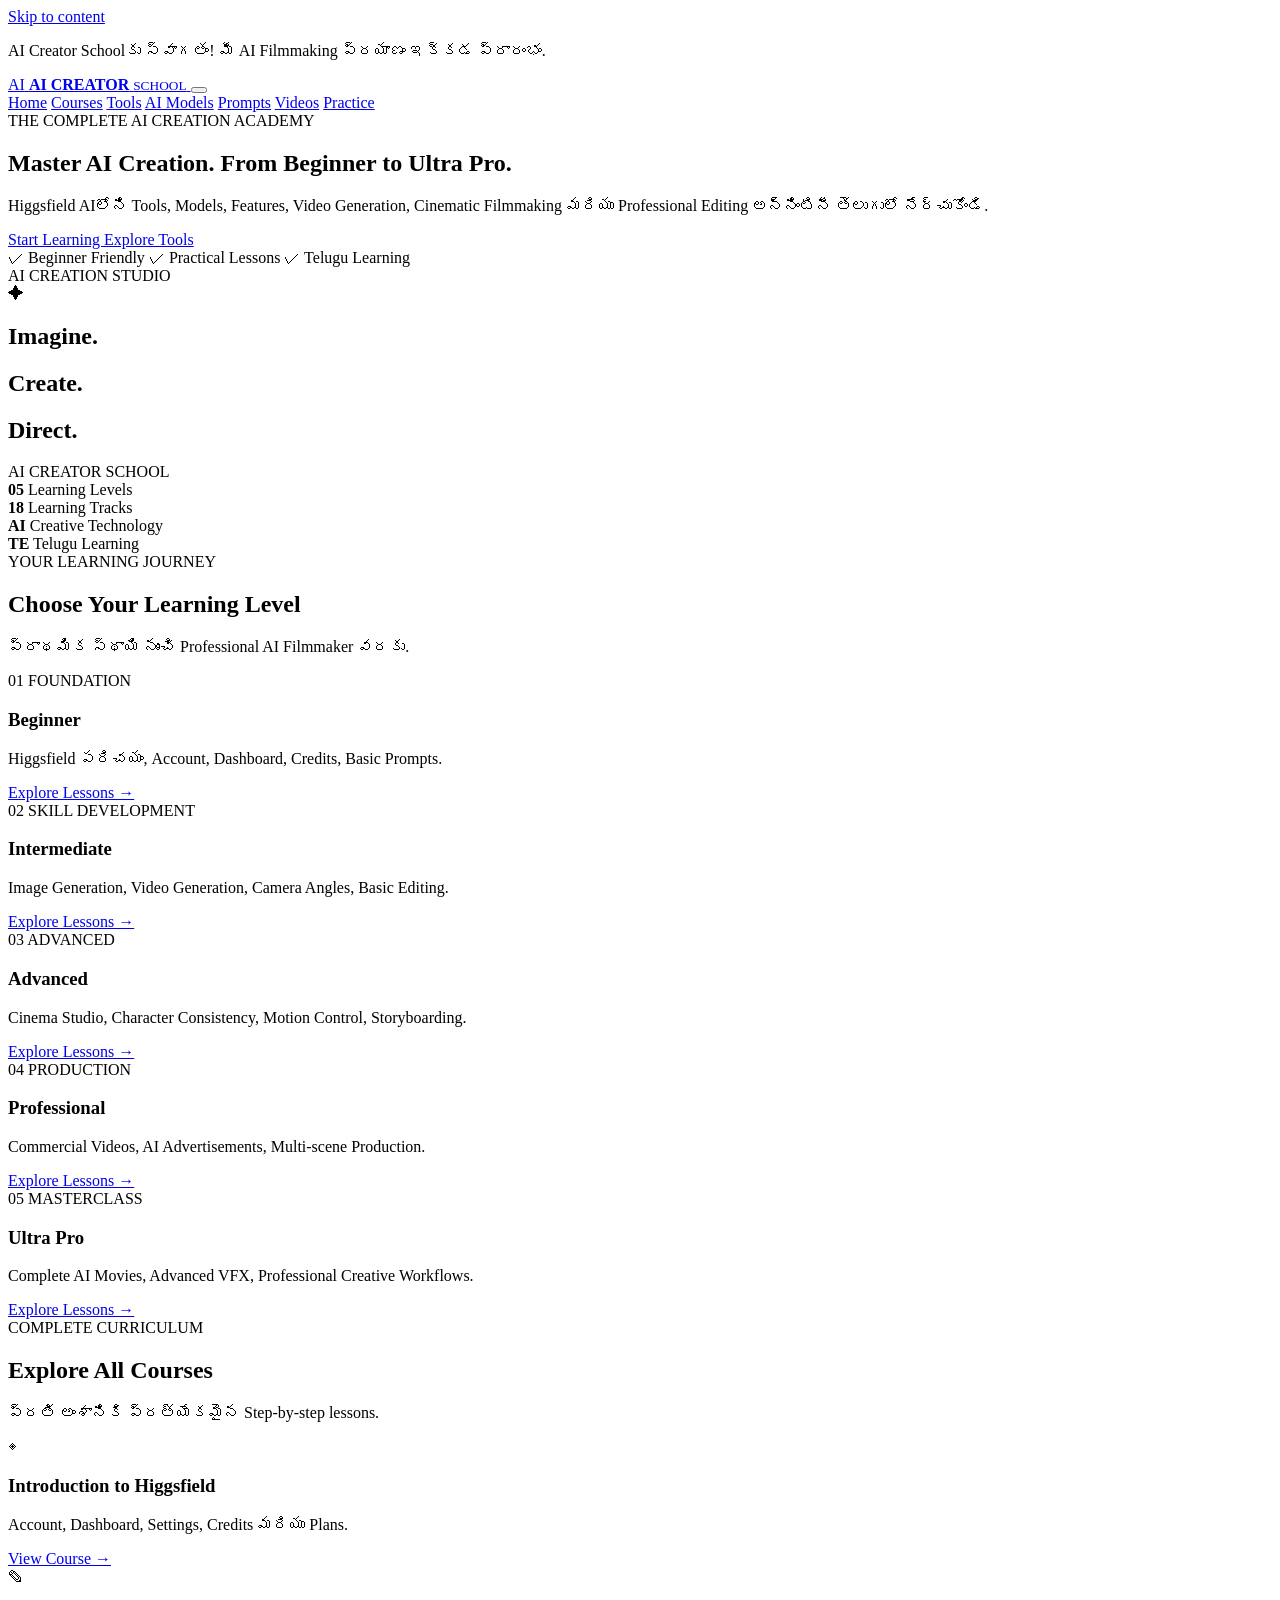
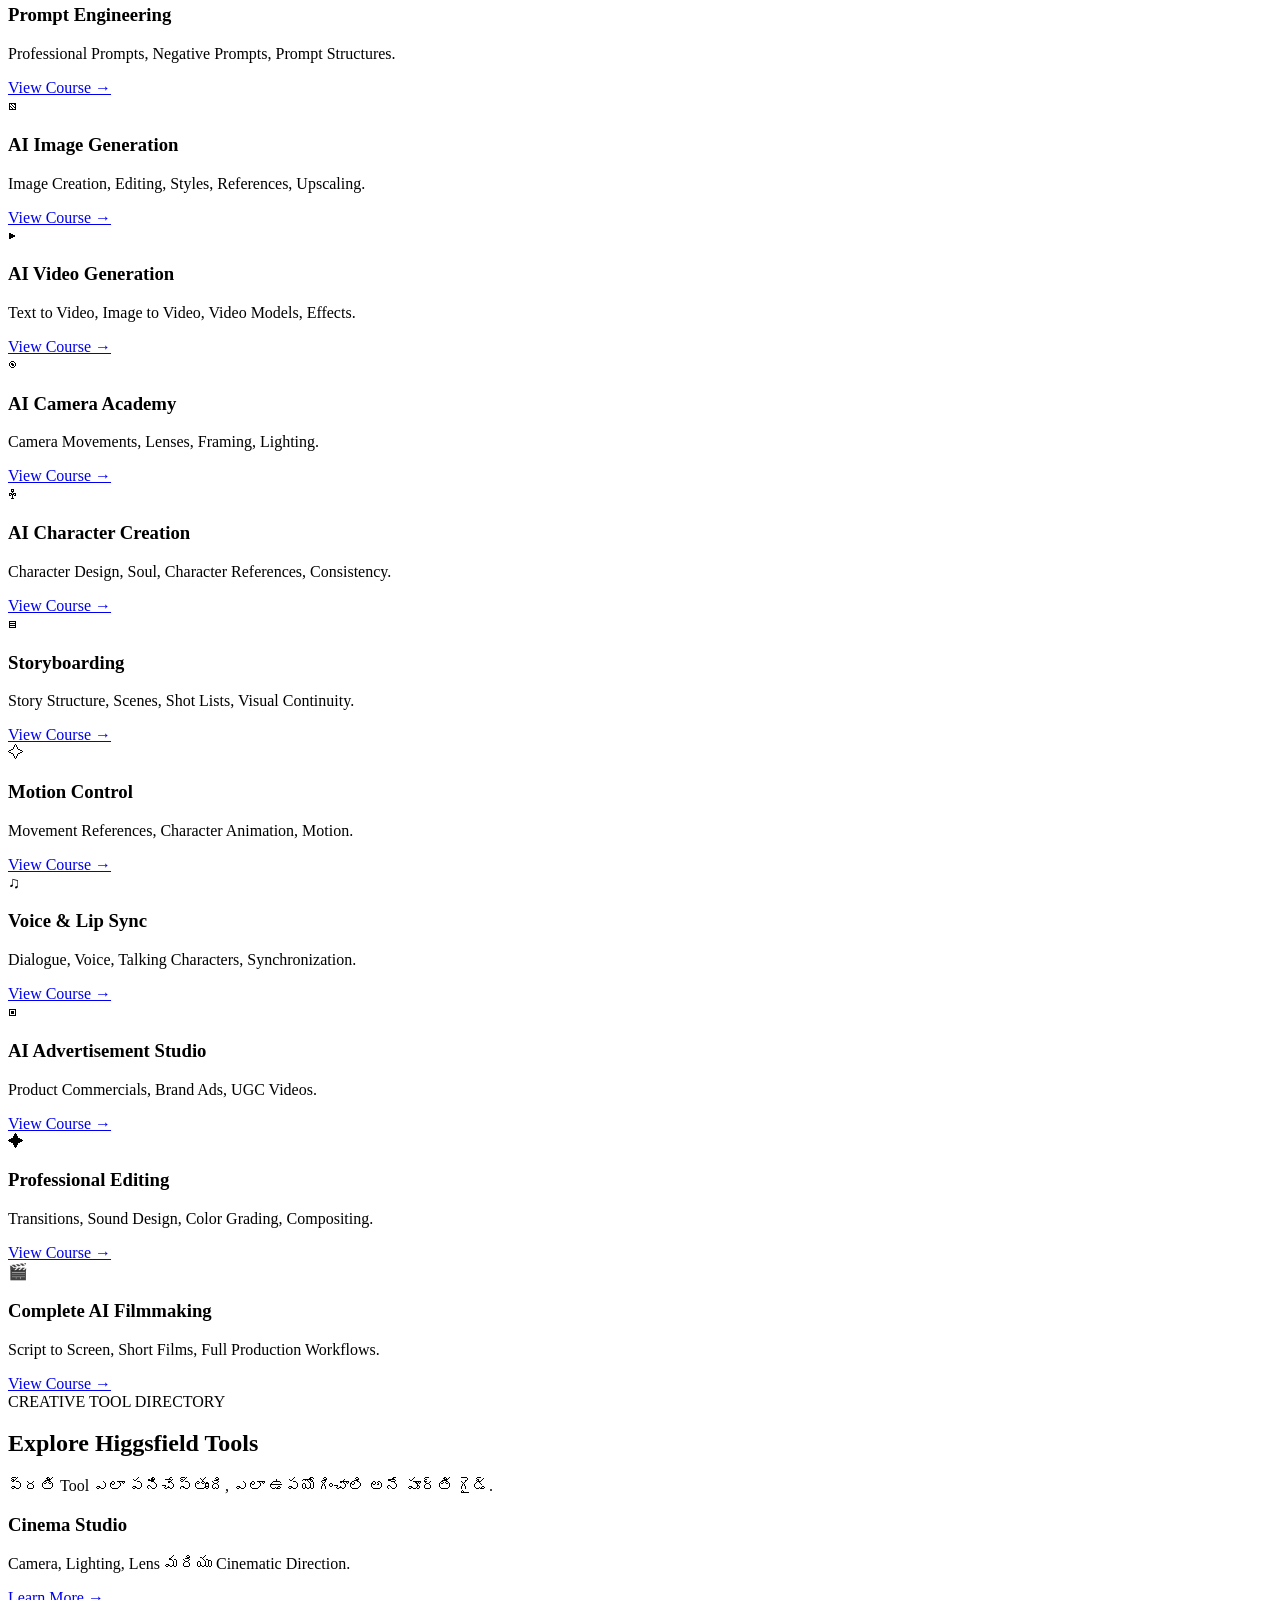
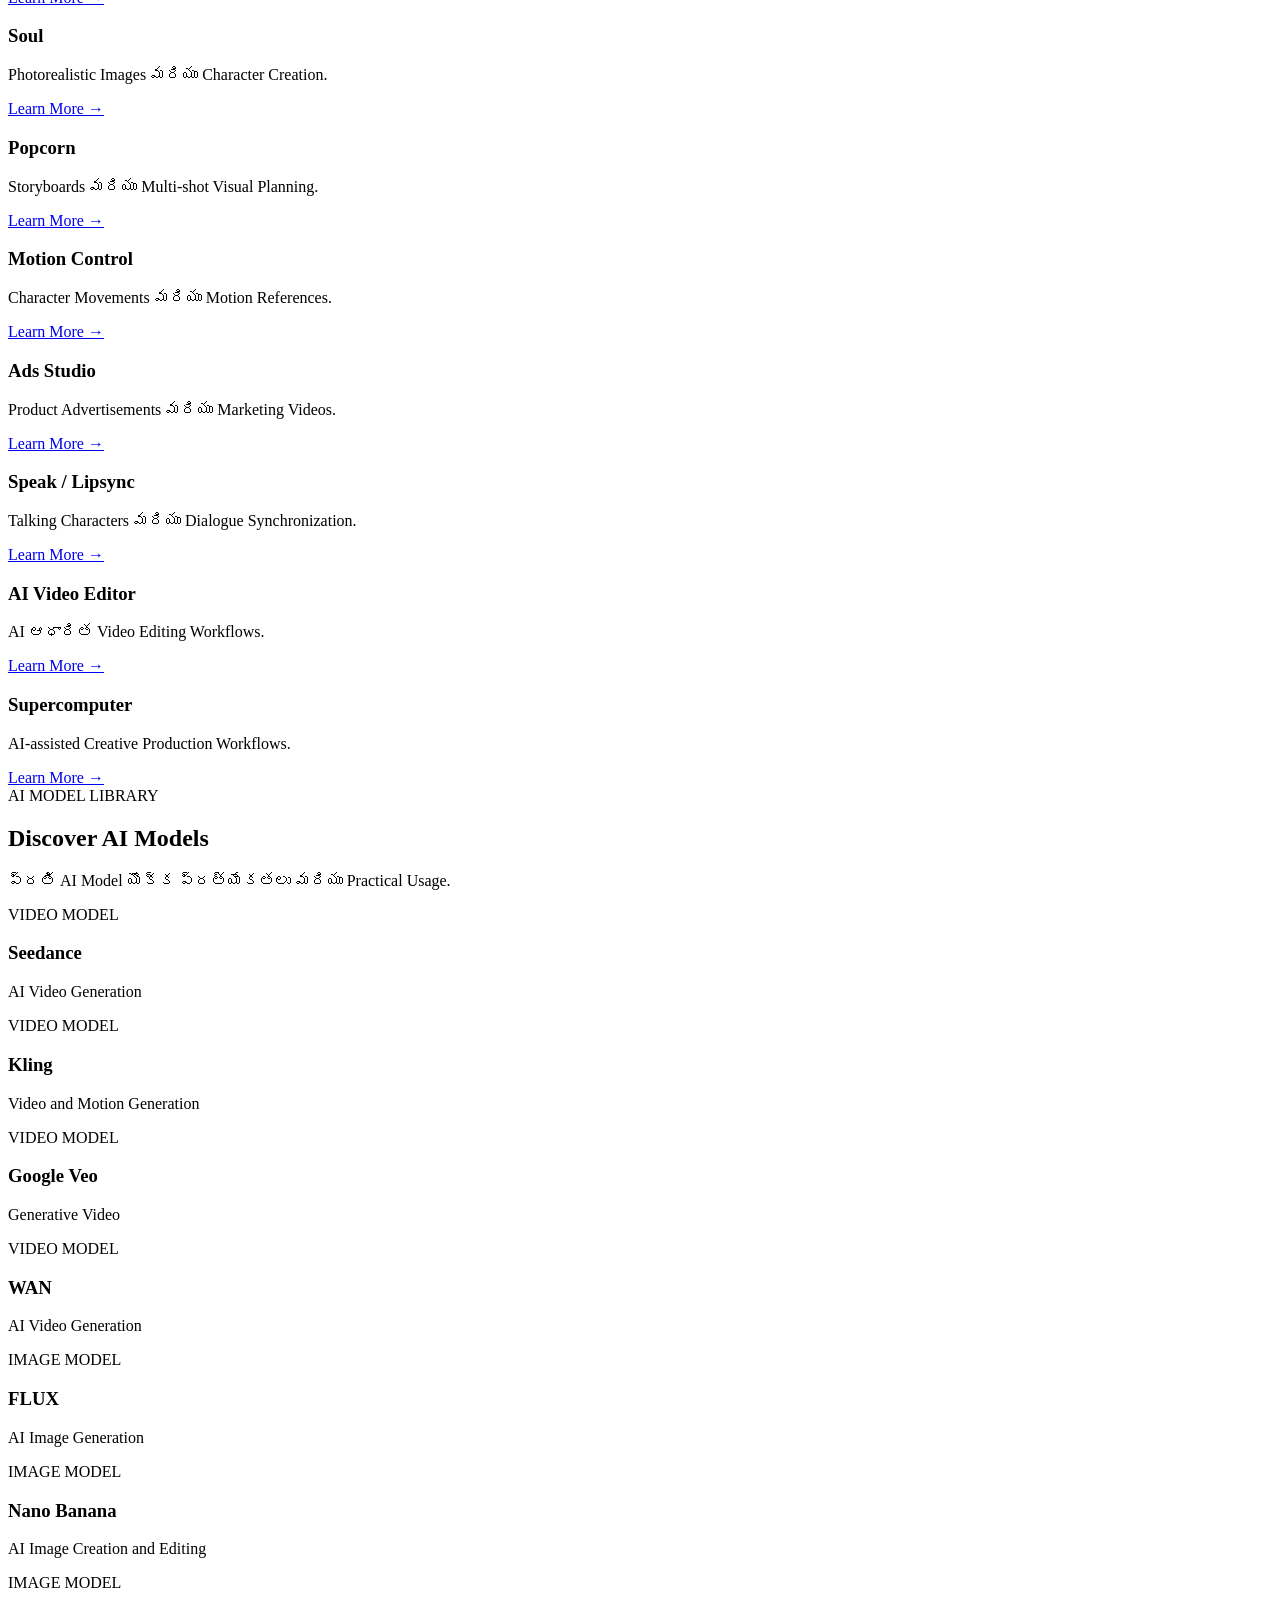
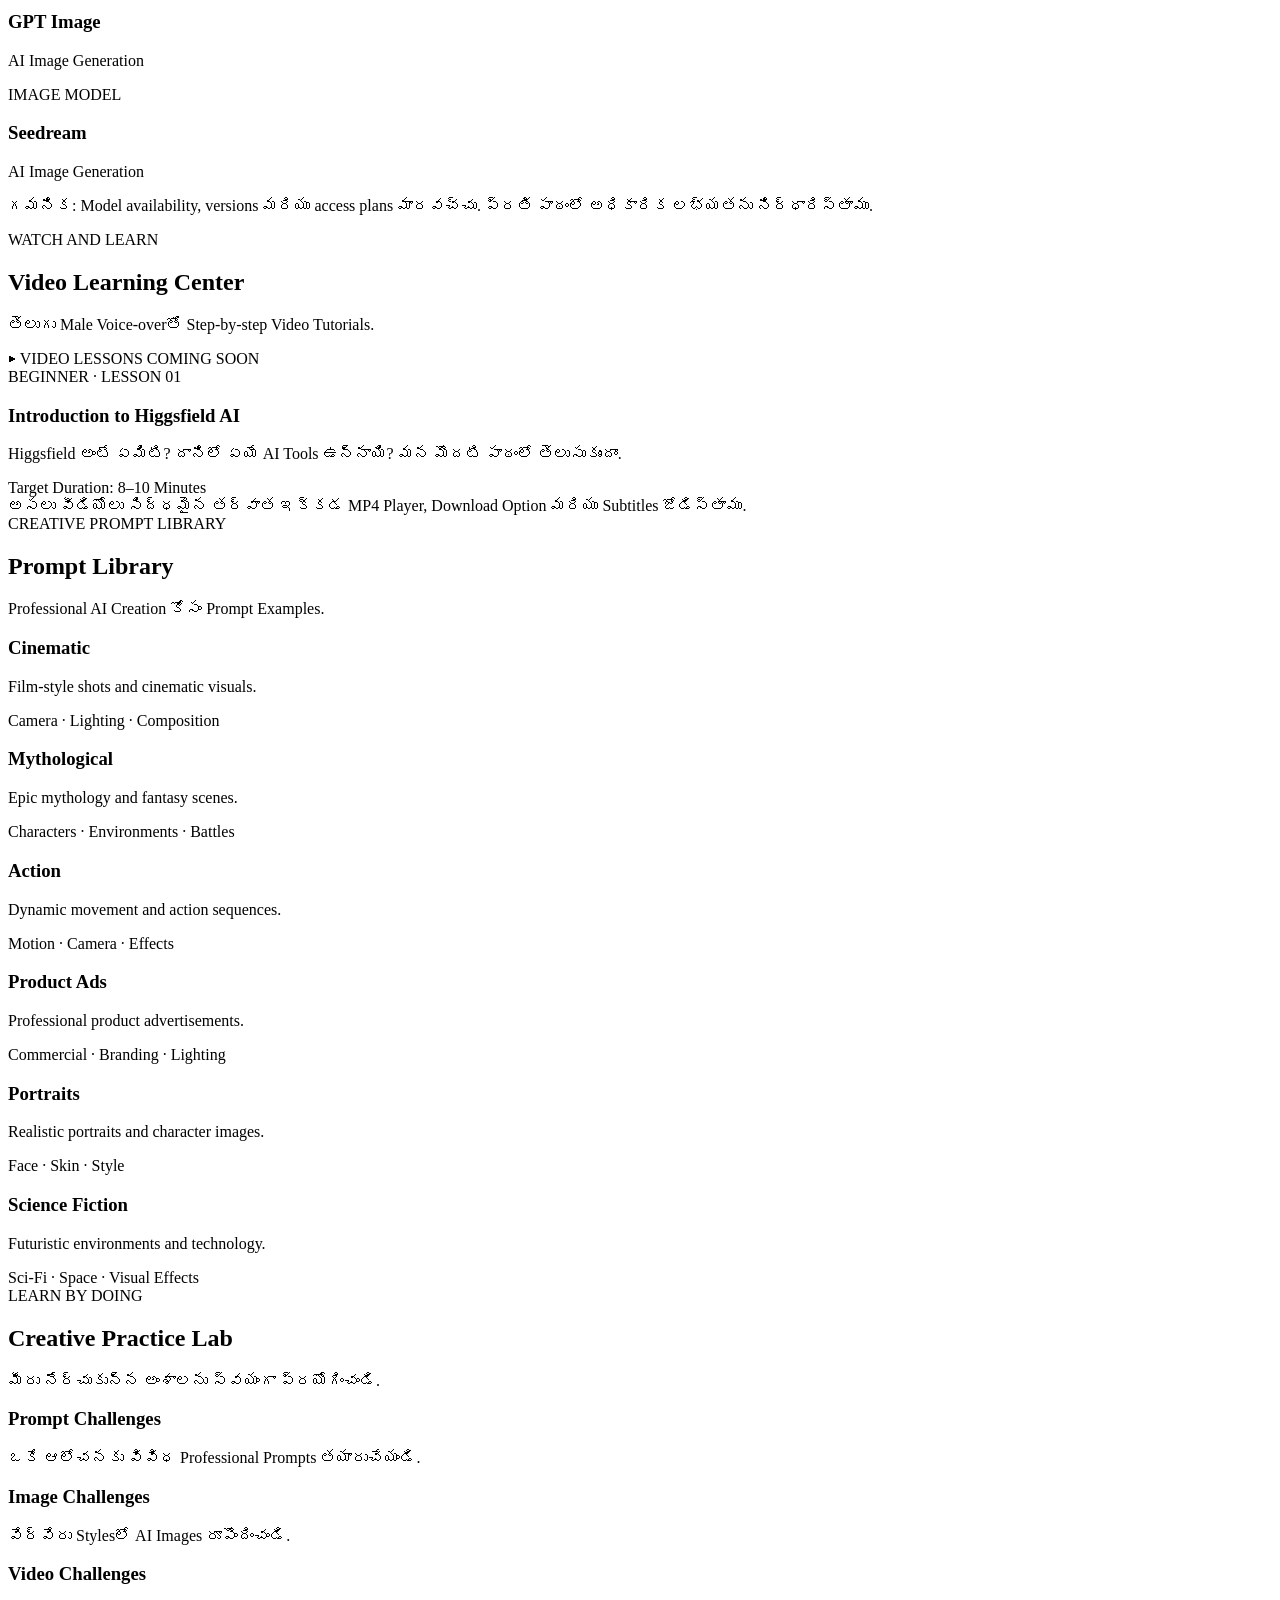
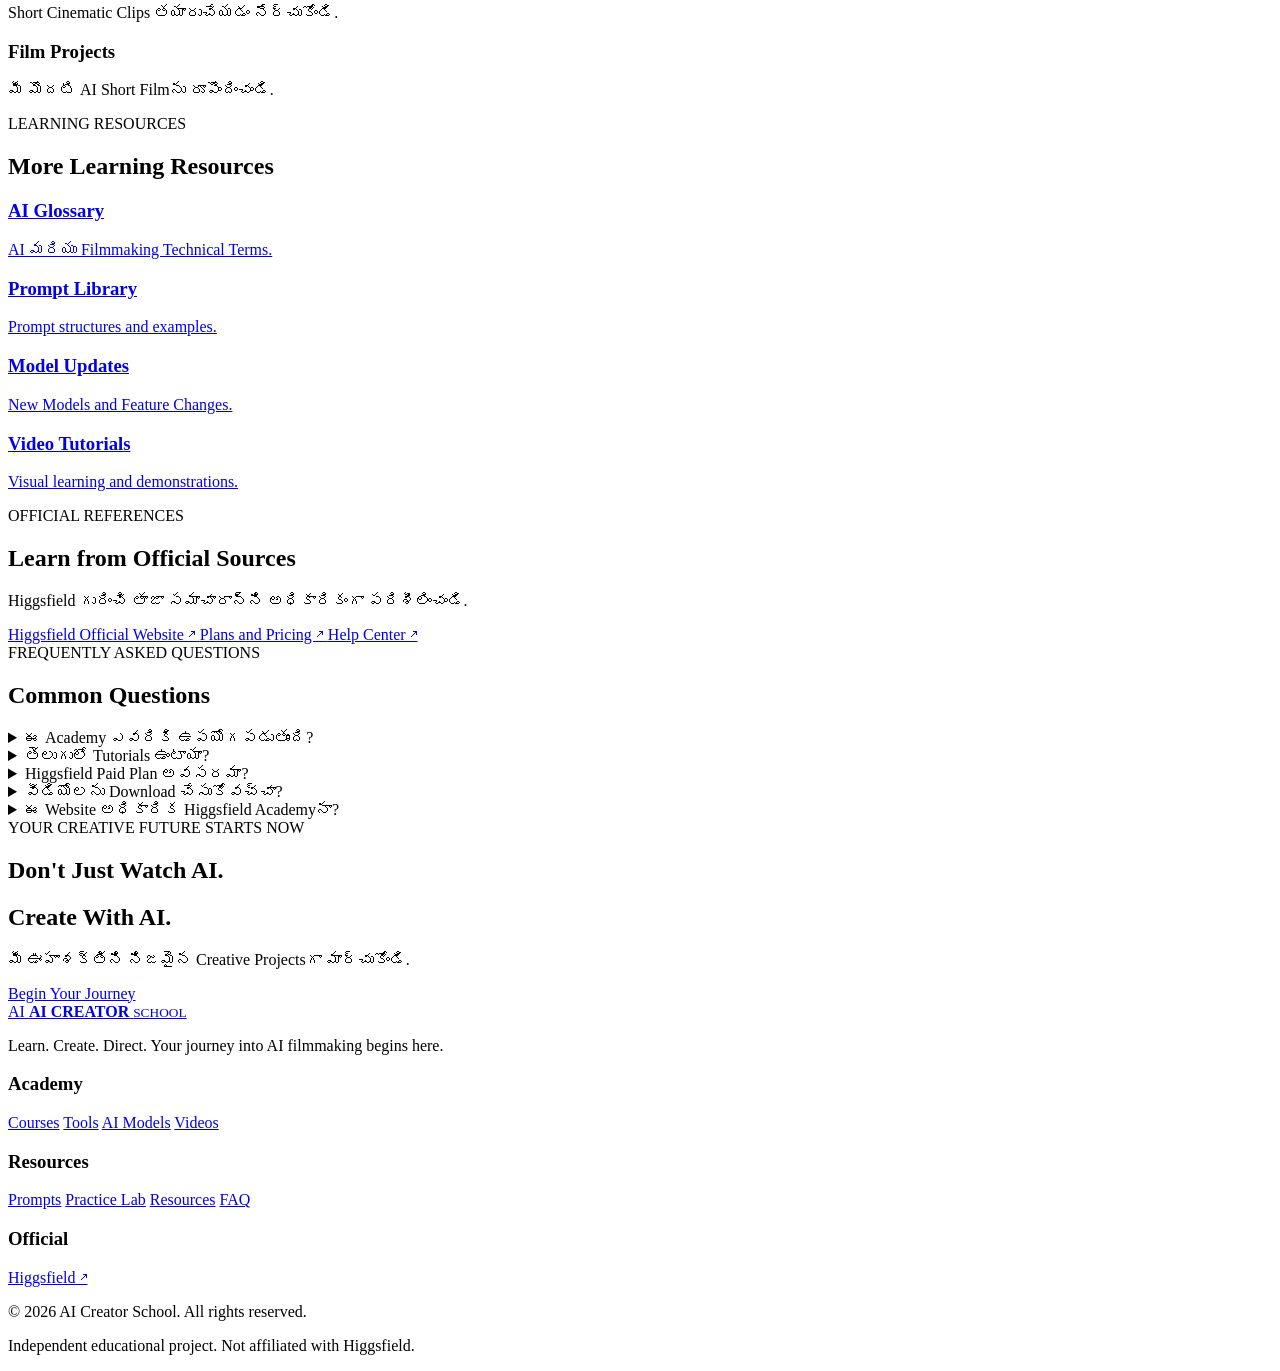
==== index.html @ 2f7f493f "Create index.html" ====
<!DOCTYPE html>
<html lang="te">
<head>
  <meta charset="UTF-8">
  <meta name="viewport" content="width=device-width, initial-scale=1.0">

  <title>AI Creator School | Complete AI Filmmaking Academy</title>

  <meta name="description" content="Learn Higgsfield AI from beginner to Ultra Pro in Telugu. Explore AI models, image generation, video generation, cinematic filmmaking, editing and practical lessons.">

  <meta name="keywords" content="AI Creator School, Higgsfield AI Telugu, AI Filmmaking, AI Video Tutorials, AI Image Generation, Telugu AI Course">

  <meta name="author" content="AI Creator School">
  <meta name="robots" content="index, follow">
  <meta name="theme-color" content="#080B14">

  <meta property="og:title" content="AI Creator School">
  <meta property="og:description" content="Master AI Creation from Beginner to Ultra Pro. Learn in Telugu.">
  <meta property="og:type" content="website">

  <link rel="icon" href="favicon.ico">
  <link rel="manifest" href="manifest.json">

  <link rel="preconnect" href="https://fonts.googleapis.com">
  <link rel="preconnect" href="https://fonts.gstatic.com" crossorigin>

  <link href="https://fonts.googleapis.com/css2?family=DM+Sans:wght@400;500;600;700;800&family=Noto+Sans+Telugu:wght@400;500;600;700;800&display=swap" rel="stylesheet">

  <link rel="stylesheet" href="style.css">
  <script src="script.js" defer></script>
</head>

<body>

<a class="skip-link" href="#main-content">Skip to content</a>

<!-- ANNOUNCEMENT -->
<div class="announcement-bar">
  <div class="container">
    <p>AI Creator Schoolకు స్వాగతం! మీ AI Filmmaking ప్రయాణం ఇక్కడ ప్రారంభం.</p>
  </div>
</div>

<!-- HEADER -->
<header class="site-header">
  <div class="container header-container">

    <a class="brand" href="#home">
      <span class="brand-icon">AI</span>
      <span class="brand-text">
        <strong>AI CREATOR</strong>
        <small>SCHOOL</small>
      </span>
    </a>

    <button class="menu-toggle"
      aria-label="Open menu"
      aria-expanded="false"
      aria-controls="primary-navigation">
      <span></span>
      <span></span>
      <span></span>
    </button>

    <nav class="primary-navigation" id="primary-navigation">
      <a href="#home">Home</a>
      <a href="#learning-path">Courses</a>
      <a href="#tools">Tools</a>
      <a href="#models">AI Models</a>
      <a href="#prompts">Prompts</a>
      <a href="#video-lessons">Videos</a>
      <a href="#practice">Practice</a>
    </nav>

  </div>
</header>

<main id="main-content">

<!-- HERO -->
<section class="hero-section" id="home">
  <div class="container hero-container">

    <div class="hero-content">
      <span class="eyebrow">THE COMPLETE AI CREATION ACADEMY</span>

      <h1>
        Master AI Creation.
        <span>From Beginner to Ultra Pro.</span>
      </h1>

      <p>
        Higgsfield AIలోని Tools, Models, Features,
        Video Generation, Cinematic Filmmaking మరియు
        Professional Editing అన్నింటినీ తెలుగులో నేర్చుకోండి.
      </p>

      <div class="hero-actions">
        <a href="#learning-path" class="button button-primary">
          Start Learning
        </a>
        <a href="#tools" class="button button-secondary">
          Explore Tools
        </a>
      </div>

      <div class="hero-highlights">
        <span>✓ Beginner Friendly</span>
        <span>✓ Practical Lessons</span>
        <span>✓ Telugu Learning</span>
      </div>
    </div>

    <div class="hero-visual">
      <div class="hero-visual-card">
        <span class="visual-label">AI CREATION STUDIO</span>
        <div class="visual-main">
          <span class="visual-icon">✦</span>
          <h2>Imagine.</h2>
          <h2>Create.</h2>
          <h2>Direct.</h2>
        </div>
        <span class="visual-footer">AI CREATOR SCHOOL</span>
      </div>
    </div>

  </div>
</section>

<!-- STATS -->
<section class="stats-section">
  <div class="container stats-grid">

    <div class="stat-item">
      <strong>05</strong>
      <span>Learning Levels</span>
    </div>

    <div class="stat-item">
      <strong>18</strong>
      <span>Learning Tracks</span>
    </div>

    <div class="stat-item">
      <strong>AI</strong>
      <span>Creative Technology</span>
    </div>

    <div class="stat-item">
      <strong>TE</strong>
      <span>Telugu Learning</span>
    </div>

  </div>
</section>

<!-- LEARNING PATH -->
<section class="section" id="learning-path">
  <div class="container">

    <div class="section-heading">
      <span class="eyebrow">YOUR LEARNING JOURNEY</span>
      <h2>Choose Your Learning Level</h2>
      <p>ప్రాథమిక స్థాయి నుంచి Professional AI Filmmaker వరకు.</p>
    </div>

    <div class="level-grid">

      <article class="level-card">
        <span class="level-number">01</span>
        <span class="level-tag">FOUNDATION</span>
        <h3>Beginner</h3>
        <p>Higgsfield పరిచయం, Account, Dashboard, Credits, Basic Prompts.</p>
        <a href="#courses">Explore Lessons →</a>
      </article>

      <article class="level-card">
        <span class="level-number">02</span>
        <span class="level-tag">SKILL DEVELOPMENT</span>
        <h3>Intermediate</h3>
        <p>Image Generation, Video Generation, Camera Angles, Basic Editing.</p>
        <a href="#courses">Explore Lessons →</a>
      </article>

      <article class="level-card">
        <span class="level-number">03</span>
        <span class="level-tag">ADVANCED</span>
        <h3>Advanced</h3>
        <p>Cinema Studio, Character Consistency, Motion Control, Storyboarding.</p>
        <a href="#courses">Explore Lessons →</a>
      </article>

      <article class="level-card">
        <span class="level-number">04</span>
        <span class="level-tag">PRODUCTION</span>
        <h3>Professional</h3>
        <p>Commercial Videos, AI Advertisements, Multi-scene Production.</p>
        <a href="#courses">Explore Lessons →</a>
      </article>

      <article class="level-card featured-level">
        <span class="level-number">05</span>
        <span class="level-tag">MASTERCLASS</span>
        <h3>Ultra Pro</h3>
        <p>Complete AI Movies, Advanced VFX, Professional Creative Workflows.</p>
        <a href="#courses">Explore Lessons →</a>
      </article>

    </div>
  </div>
</section>

<!-- COURSES -->
<section class="section section-alt" id="courses">
  <div class="container">

    <div class="section-heading">
      <span class="eyebrow">COMPLETE CURRICULUM</span>
      <h2>Explore All Courses</h2>
      <p>ప్రతి అంశానికి ప్రత్యేకమైన Step-by-step lessons.</p>
    </div>

    <div class="course-grid">

      <article class="course-card">
        <span class="course-icon">◈</span>
        <h3>Introduction to Higgsfield</h3>
        <p>Account, Dashboard, Settings, Credits మరియు Plans.</p>
        <a href="#video-lessons">View Course →</a>
      </article>

      <article class="course-card">
        <span class="course-icon">✎</span>
        <h3>Prompt Engineering</h3>
        <p>Professional Prompts, Negative Prompts, Prompt Structures.</p>
        <a href="#prompts">View Course →</a>
      </article>

      <article class="course-card">
        <span class="course-icon">▧</span>
        <h3>AI Image Generation</h3>
        <p>Image Creation, Editing, Styles, References, Upscaling.</p>
        <a href="#tools">View Course →</a>
      </article>

      <article class="course-card">
        <span class="course-icon">▶</span>
        <h3>AI Video Generation</h3>
        <p>Text to Video, Image to Video, Video Models, Effects.</p>
        <a href="#video-lessons">View Course →</a>
      </article>

      <article class="course-card">
        <span class="course-icon">◉</span>
        <h3>AI Camera Academy</h3>
        <p>Camera Movements, Lenses, Framing, Lighting.</p>
        <a href="#tools">View Course →</a>
      </article>

      <article class="course-card">
        <span class="course-icon">♧</span>
        <h3>AI Character Creation</h3>
        <p>Character Design, Soul, Character References, Consistency.</p>
        <a href="#tools">View Course →</a>
      </article>

      <article class="course-card">
        <span class="course-icon">▤</span>
        <h3>Storyboarding</h3>
        <p>Story Structure, Scenes, Shot Lists, Visual Continuity.</p>
        <a href="#tools">View Course →</a>
      </article>

      <article class="course-card">
        <span class="course-icon">✧</span>
        <h3>Motion Control</h3>
        <p>Movement References, Character Animation, Motion.</p>
        <a href="#tools">View Course →</a>
      </article>

      <article class="course-card">
        <span class="course-icon">♫</span>
        <h3>Voice & Lip Sync</h3>
        <p>Dialogue, Voice, Talking Characters, Synchronization.</p>
        <a href="#tools">View Course →</a>
      </article>

      <article class="course-card">
        <span class="course-icon">▣</span>
        <h3>AI Advertisement Studio</h3>
        <p>Product Commercials, Brand Ads, UGC Videos.</p>
        <a href="#tools">View Course →</a>
      </article>

      <article class="course-card">
        <span class="course-icon">✦</span>
        <h3>Professional Editing</h3>
        <p>Transitions, Sound Design, Color Grading, Compositing.</p>
        <a href="#practice">View Course →</a>
      </article>

      <article class="course-card">
        <span class="course-icon">🎬</span>
        <h3>Complete AI Filmmaking</h3>
        <p>Script to Screen, Short Films, Full Production Workflows.</p>
        <a href="#practice">View Course →</a>
      </article>

    </div>
  </div>
</section>

<!-- HIGGSFIELD TOOLS -->
<section class="section" id="tools">
  <div class="container">

    <div class="section-heading">
      <span class="eyebrow">CREATIVE TOOL DIRECTORY</span>
      <h2>Explore Higgsfield Tools</h2>
      <p>ప్రతి Tool ఎలా పనిచేస్తుంది, ఎలా ఉపయోగించాలి అనే పూర్తి గైడ్.</p>
    </div>

    <div class="tool-grid">

      <article class="tool-card">
        <h3>Cinema Studio</h3>
        <p>Camera, Lighting, Lens మరియు Cinematic Direction.</p>
        <a href="#video-lessons">Learn More →</a>
      </article>

      <article class="tool-card">
        <h3>Soul</h3>
        <p>Photorealistic Images మరియు Character Creation.</p>
        <a href="#video-lessons">Learn More →</a>
      </article>

      <article class="tool-card">
        <h3>Popcorn</h3>
        <p>Storyboards మరియు Multi-shot Visual Planning.</p>
        <a href="#video-lessons">Learn More →</a>
      </article>

      <article class="tool-card">
        <h3>Motion Control</h3>
        <p>Character Movements మరియు Motion References.</p>
        <a href="#video-lessons">Learn More →</a>
      </article>

      <article class="tool-card">
        <h3>Ads Studio</h3>
        <p>Product Advertisements మరియు Marketing Videos.</p>
        <a href="#video-lessons">Learn More →</a>
      </article>

      <article class="tool-card">
        <h3>Speak / Lipsync</h3>
        <p>Talking Characters మరియు Dialogue Synchronization.</p>
        <a href="#video-lessons">Learn More →</a>
      </article>

      <article class="tool-card">
        <h3>AI Video Editor</h3>
        <p>AI ఆధారిత Video Editing Workflows.</p>
        <a href="#video-lessons">Learn More →</a>
      </article>

      <article class="tool-card">
        <h3>Supercomputer</h3>
        <p>AI-assisted Creative Production Workflows.</p>
        <a href="#video-lessons">Learn More →</a>
      </article>

    </div>

  </div>
</section>

<!-- AI MODELS -->
<section class="section section-alt" id="models">
  <div class="container">

    <div class="section-heading">
      <span class="eyebrow">AI MODEL LIBRARY</span>
      <h2>Discover AI Models</h2>
      <p>ప్రతి AI Model యొక్క ప్రత్యేకతలు మరియు Practical Usage.</p>
    </div>

    <div class="model-grid">

      <article class="model-card">
        <span>VIDEO MODEL</span>
        <h3>Seedance</h3>
        <p>AI Video Generation</p>
      </article>

      <article class="model-card">
        <span>VIDEO MODEL</span>
        <h3>Kling</h3>
        <p>Video and Motion Generation</p>
      </article>

      <article class="model-card">
        <span>VIDEO MODEL</span>
        <h3>Google Veo</h3>
        <p>Generative Video</p>
      </article>

      <article class="model-card">
        <span>VIDEO MODEL</span>
        <h3>WAN</h3>
        <p>AI Video Generation</p>
      </article>

      <article class="model-card">
        <span>IMAGE MODEL</span>
        <h3>FLUX</h3>
        <p>AI Image Generation</p>
      </article>

      <article class="model-card">
        <span>IMAGE MODEL</span>
        <h3>Nano Banana</h3>
        <p>AI Image Creation and Editing</p>
      </article>

      <article class="model-card">
        <span>IMAGE MODEL</span>
        <h3>GPT Image</h3>
        <p>AI Image Generation</p>
      </article>

      <article class="model-card">
        <span>IMAGE MODEL</span>
        <h3>Seedream</h3>
        <p>AI Image Generation</p>
      </article>

    </div>

    <p class="section-note">
      గమనిక: Model availability, versions మరియు access plans మారవచ్చు.
      ప్రతి పాఠంలో అధికారిక లభ్యతను నిర్ధారిస్తాము.
    </p>

  </div>
</section>

<!-- VIDEO LESSONS -->
<section class="section" id="video-lessons">
  <div class="container">

    <div class="section-heading">
      <span class="eyebrow">WATCH AND LEARN</span>
      <h2>Video Learning Center</h2>
      <p>తెలుగు Male Voice-overతో Step-by-step Video Tutorials.</p>
    </div>

    <div class="video-feature">

      <div class="video-placeholder">
        <span class="video-play-icon">▶</span>
        <span>VIDEO LESSONS COMING SOON</span>
      </div>

      <div class="video-info">
        <span class="lesson-tag">BEGINNER · LESSON 01</span>
        <h3>Introduction to Higgsfield AI</h3>
        <p>
          Higgsfield అంటే ఏమిటి? దానిలో ఏయే AI Tools ఉన్నాయి?
          మన మొదటి పాఠంలో తెలుసుకుందాం.
        </p>
        <span class="video-duration">Target Duration: 8–10 Minutes</span>
      </div>

    </div>

    <div class="video-note">
      అసలు వీడియోలు సిద్ధమైన తర్వాత ఇక్కడ MP4 Player,
      Download Option మరియు Subtitles జోడిస్తాము.
    </div>

  </div>
</section>

<!-- PROMPT LIBRARY -->
<section class="section section-alt" id="prompts">
  <div class="container">

    <div class="section-heading">
      <span class="eyebrow">CREATIVE PROMPT LIBRARY</span>
      <h2>Prompt Library</h2>
      <p>Professional AI Creation కోసం Prompt Examples.</p>
    </div>

    <div class="prompt-grid">

      <article class="prompt-card">
        <h3>Cinematic</h3>
        <p>Film-style shots and cinematic visuals.</p>
        <span>Camera · Lighting · Composition</span>
      </article>

      <article class="prompt-card">
        <h3>Mythological</h3>
        <p>Epic mythology and fantasy scenes.</p>
        <span>Characters · Environments · Battles</span>
      </article>

      <article class="prompt-card">
        <h3>Action</h3>
        <p>Dynamic movement and action sequences.</p>
        <span>Motion · Camera · Effects</span>
      </article>

      <article class="prompt-card">
        <h3>Product Ads</h3>
        <p>Professional product advertisements.</p>
        <span>Commercial · Branding · Lighting</span>
      </article>

      <article class="prompt-card">
        <h3>Portraits</h3>
        <p>Realistic portraits and character images.</p>
        <span>Face · Skin · Style</span>
      </article>

      <article class="prompt-card">
        <h3>Science Fiction</h3>
        <p>Futuristic environments and technology.</p>
        <span>Sci-Fi · Space · Visual Effects</span>
      </article>

    </div>

  </div>
</section>

<!-- PRACTICE LAB -->
<section class="section" id="practice">
  <div class="container">

    <div class="section-heading">
      <span class="eyebrow">LEARN BY DOING</span>
      <h2>Creative Practice Lab</h2>
      <p>మీరు నేర్చుకున్న అంశాలను స్వయంగా ప్రయోగించండి.</p>
    </div>

    <div class="practice-grid">

      <article class="practice-card">
        <h3>Prompt Challenges</h3>
        <p>ఒకే ఆలోచనకు వివిధ Professional Prompts తయారుచేయండి.</p>
      </article>

      <article class="practice-card">
        <h3>Image Challenges</h3>
        <p>వేర్వేరు Stylesలో AI Images రూపొందించండి.</p>
      </article>

      <article class="practice-card">
        <h3>Video Challenges</h3>
        <p>Short Cinematic Clips తయారుచేయడం నేర్చుకోండి.</p>
      </article>

      <article class="practice-card">
        <h3>Film Projects</h3>
        <p>మీ మొదటి AI Short Filmను రూపొందించండి.</p>
      </article>

    </div>

  </div>
</section>

<!-- LEARNING RESOURCES -->
<section class="section section-alt" id="resources">
  <div class="container">

    <div class="section-heading">
      <span class="eyebrow">LEARNING RESOURCES</span>
      <h2>More Learning Resources</h2>
    </div>

    <div class="resource-grid">

      <a href="#courses" class="resource-card">
        <h3>AI Glossary</h3>
        <p>AI మరియు Filmmaking Technical Terms.</p>
      </a>

      <a href="#prompts" class="resource-card">
        <h3>Prompt Library</h3>
        <p>Prompt structures and examples.</p>
      </a>

      <a href="#models" class="resource-card">
        <h3>Model Updates</h3>
        <p>New Models and Feature Changes.</p>
      </a>

      <a href="#video-lessons" class="resource-card">
        <h3>Video Tutorials</h3>
        <p>Visual learning and demonstrations.</p>
      </a>

    </div>

  </div>
</section>

<!-- OFFICIAL RESOURCES -->
<section class="section" id="official-resources">
  <div class="container">

    <div class="section-heading">
      <span class="eyebrow">OFFICIAL REFERENCES</span>
      <h2>Learn from Official Sources</h2>
      <p>Higgsfield గురించి తాజా సమాచారాన్ని అధికారికంగా పరిశీలించండి.</p>
    </div>

    <div class="official-links">

      <a href="https://higgsfield.ai/" target="_blank" rel="noopener noreferrer">
        Higgsfield Official Website ↗
      </a>

      <a href="https://higgsfield.ai/pricing" target="_blank" rel="noopener noreferrer">
        Plans and Pricing ↗
      </a>

      <a href="https://higgsfield.ai/creator-hub/help-center" target="_blank" rel="noopener noreferrer">
        Help Center ↗
      </a>

    </div>

  </div>
</section>

<!-- FAQ -->
<section class="section section-alt" id="faq">
  <div class="container">

    <div class="section-heading">
      <span class="eyebrow">FREQUENTLY ASKED QUESTIONS</span>
      <h2>Common Questions</h2>
    </div>

    <div class="faq-list">

      <details>
        <summary>ఈ Academy ఎవరికి ఉపయోగపడుతుంది?</summary>
        <p>AI Creation మొదటిసారి నేర్చుకునేవారి నుంచి Professional Creators వరకు అందరికీ.</p>
      </details>

      <details>
        <summary>తెలుగులో Tutorials ఉంటాయా?</summary>
        <p>అవును. ప్రధాన వివరణ తెలుగులో ఉంటుంది. Technical Terms Englishలో ఉంటాయి.</p>
      </details>

      <details>
        <summary>Higgsfield Paid Plan అవసరమా?</summary>
        <p>ప్రాథమిక పాఠాలు Account లేకుండా నేర్చుకోవచ్చు. కొన్ని Practical Exercises కోసం సంబంధిత Featureకు తగిన Account లేదా Credits అవసరం కావచ్చు.</p>
      </details>

      <details>
        <summary>వీడియోలను Download చేసుకోవచ్చా?</summary>
        <p>అందుబాటులో ఉన్న Lessonsకు MP4 Download Option అందిస్తాము.</p>
      </details>

      <details>
        <summary>ఈ Website అధికారిక Higgsfield Academyనా?</summary>
        <p>కాదు. ఇది స్వతంత్ర విద్యా ప్రాజెక్ట్. Higgsfieldతో అధికారిక భాగస్వామ్యం ఉందని సూచించదు.</p>
      </details>

    </div>

  </div>
</section>

<!-- CTA -->
<section class="final-cta">
  <div class="container">
    <span class="eyebrow">YOUR CREATIVE FUTURE STARTS NOW</span>
    <h2>Don't Just Watch AI.</h2>
    <h2>Create With AI.</h2>
    <p>మీ ఊహాశక్తిని నిజమైన Creative Projectsగా మార్చుకోండి.</p>
    <a href="#learning-path" class="button button-primary">
      Begin Your Journey
    </a>
  </div>
</section>

</main>

<!-- FOOTER -->
<footer class="site-footer">

  <div class="container footer-container">

    <div class="footer-brand">
      <a class="brand" href="#home">
        <span class="brand-icon">AI</span>
        <span class="brand-text">
          <strong>AI CREATOR</strong>
          <small>SCHOOL</small>
        </span>
      </a>

      <p>
        Learn. Create. Direct.
        Your journey into AI filmmaking begins here.
      </p>
    </div>

    <div class="footer-links">
      <h3>Academy</h3>
      <a href="#courses">Courses</a>
      <a href="#tools">Tools</a>
      <a href="#models">AI Models</a>
      <a href="#video-lessons">Videos</a>
    </div>

    <div class="footer-links">
      <h3>Resources</h3>
      <a href="#prompts">Prompts</a>
      <a href="#practice">Practice Lab</a>
      <a href="#resources">Resources</a>
      <a href="#faq">FAQ</a>
    </div>

    <div class="footer-links">
      <h3>Official</h3>
      <a href="https://higgsfield.ai/"
         target="_blank"
         rel="noopener noreferrer">
        Higgsfield ↗
      </a>
    </div>

  </div>

  <div class="footer-bottom">
    <div class="container">
      <p>
        © <span id="current-year">2026</span>
        AI Creator School. All rights reserved.
      </p>

      <p>
        Independent educational project.
        Not affiliated with Higgsfield.
      </p>
    </div>
  </div>

</footer>

</body>
</html>
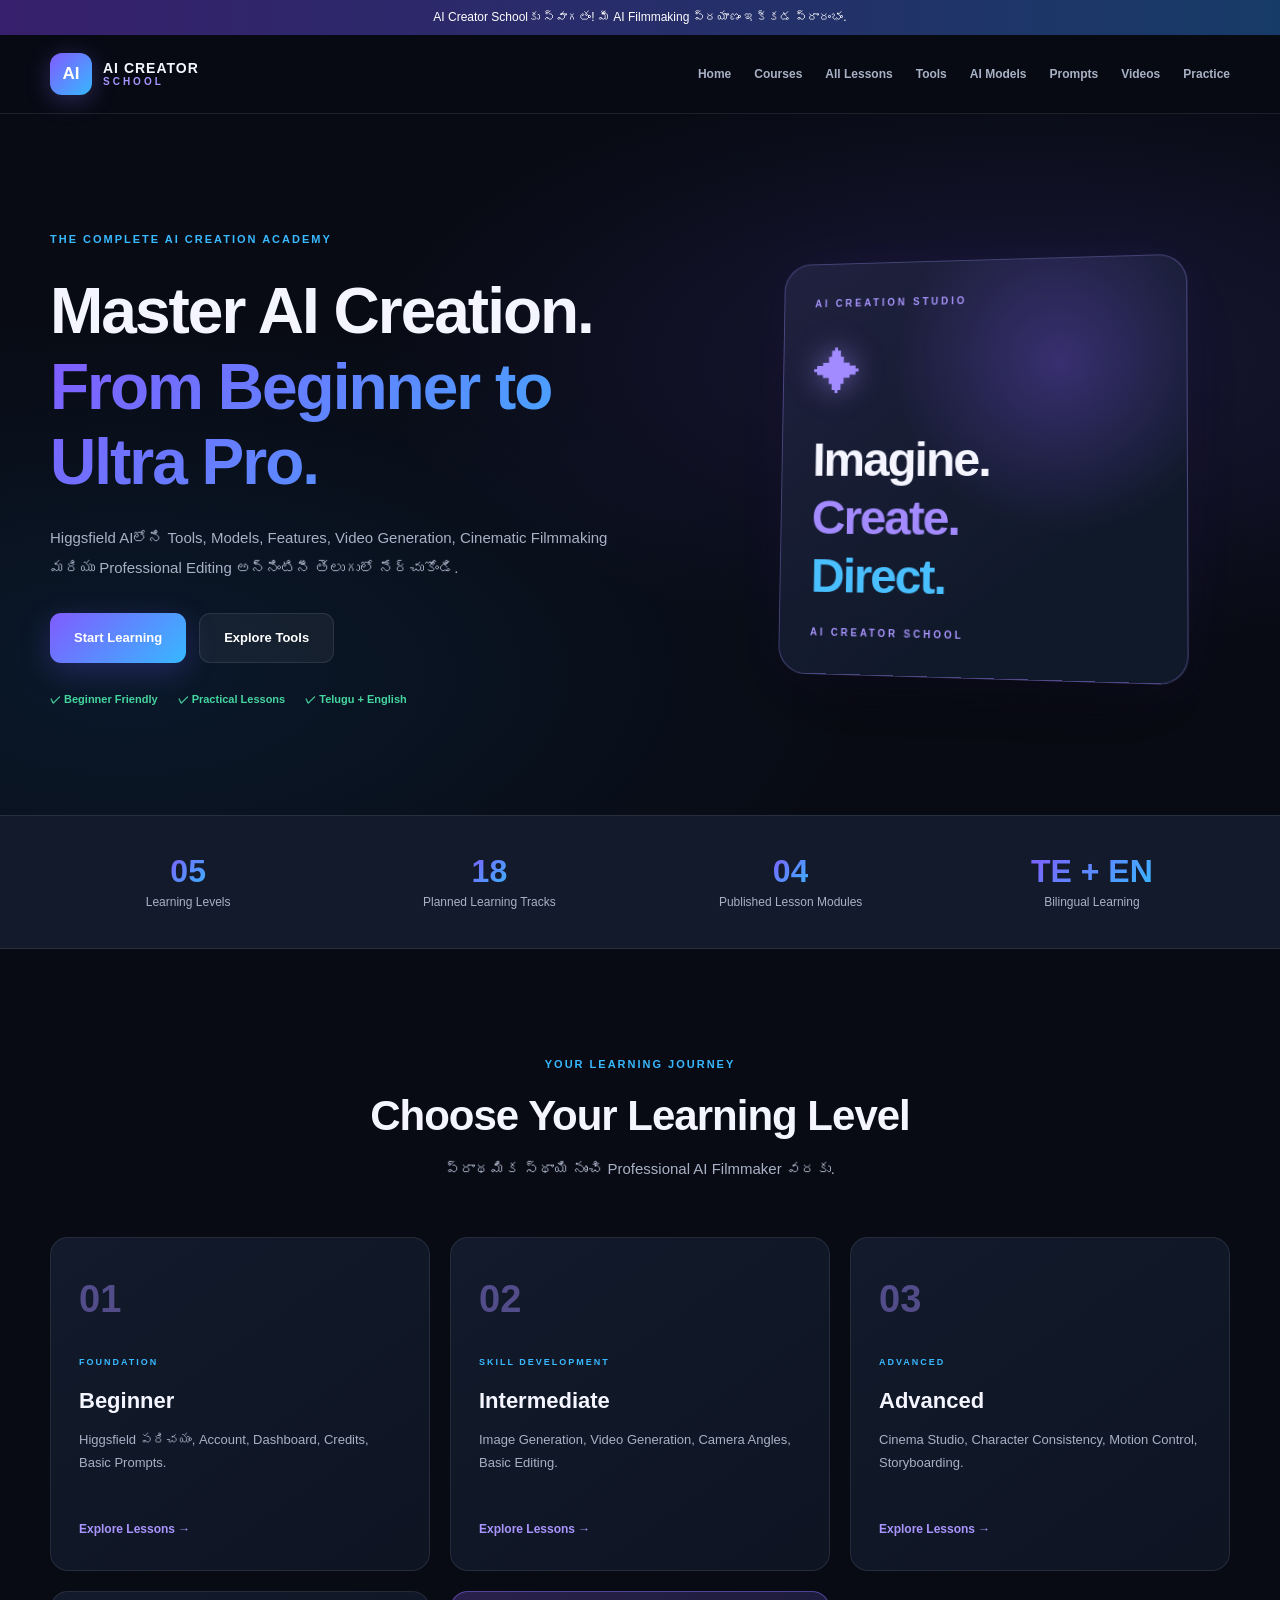
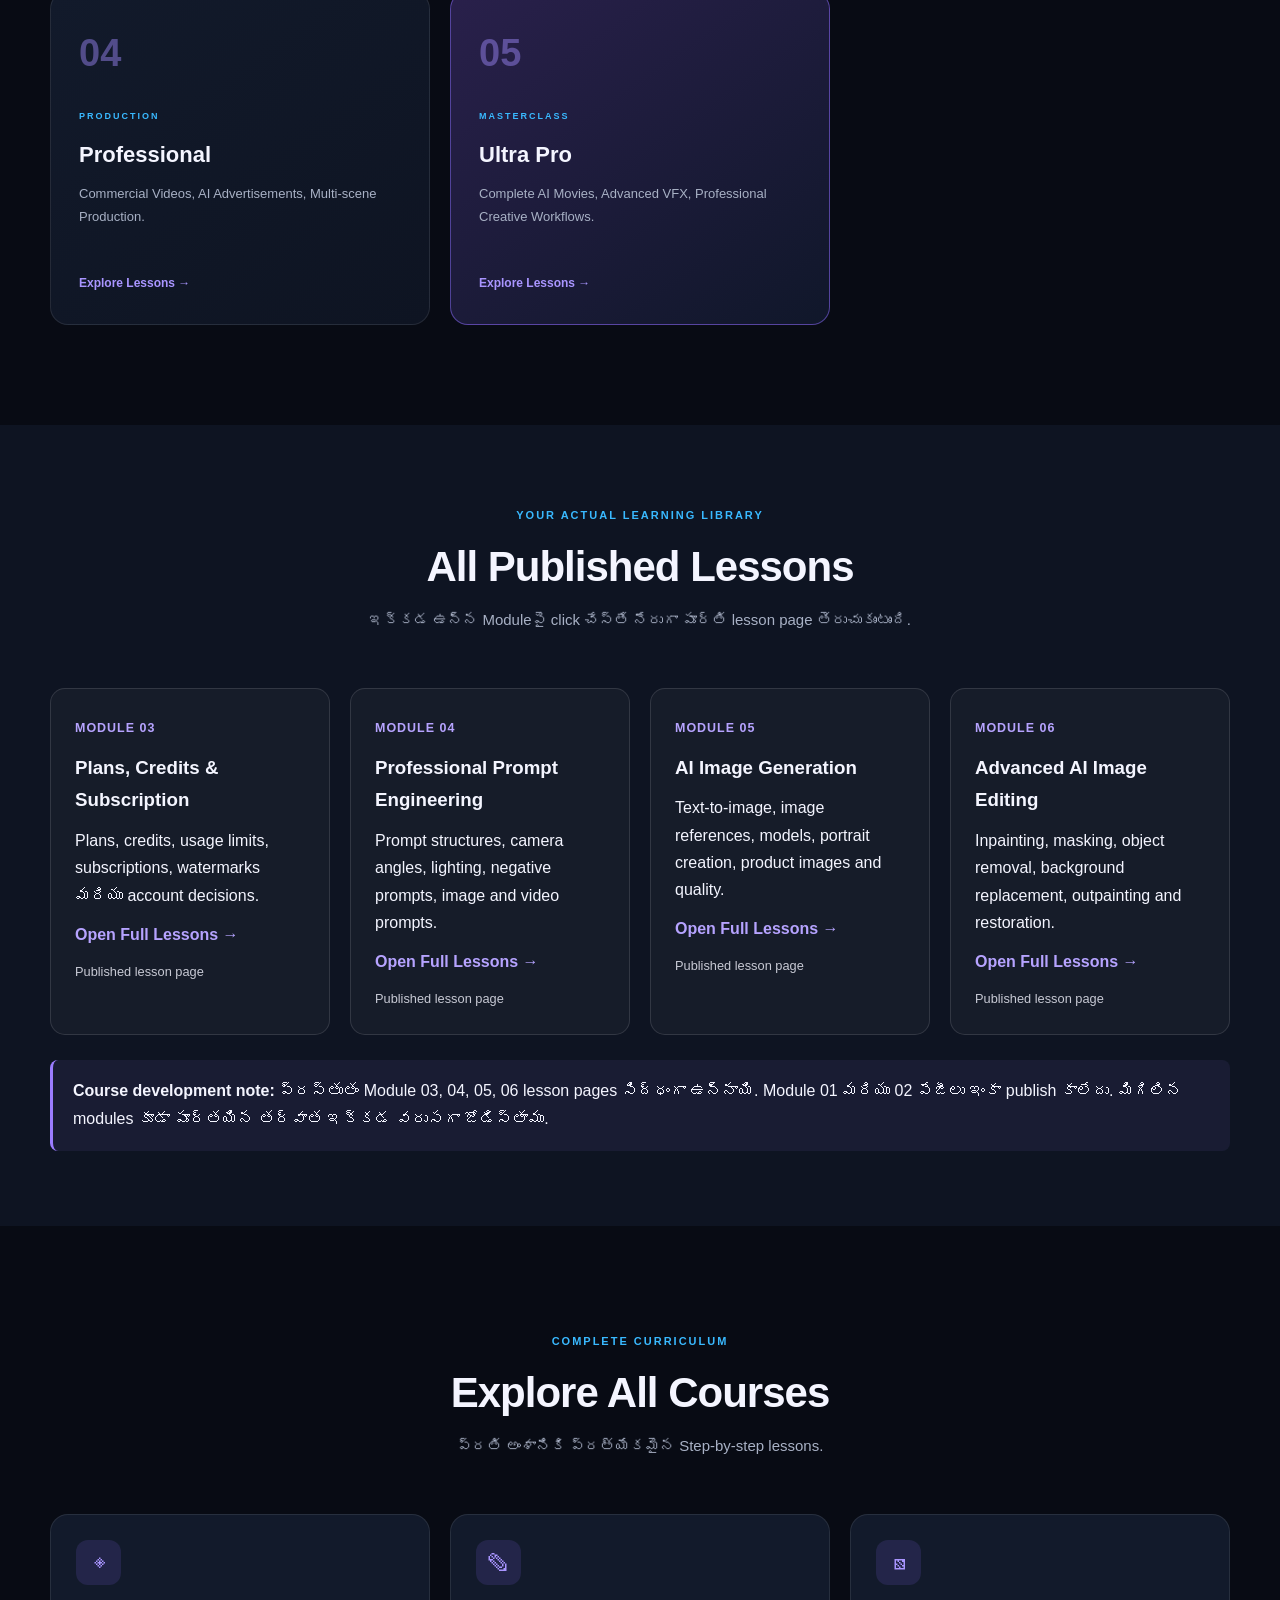
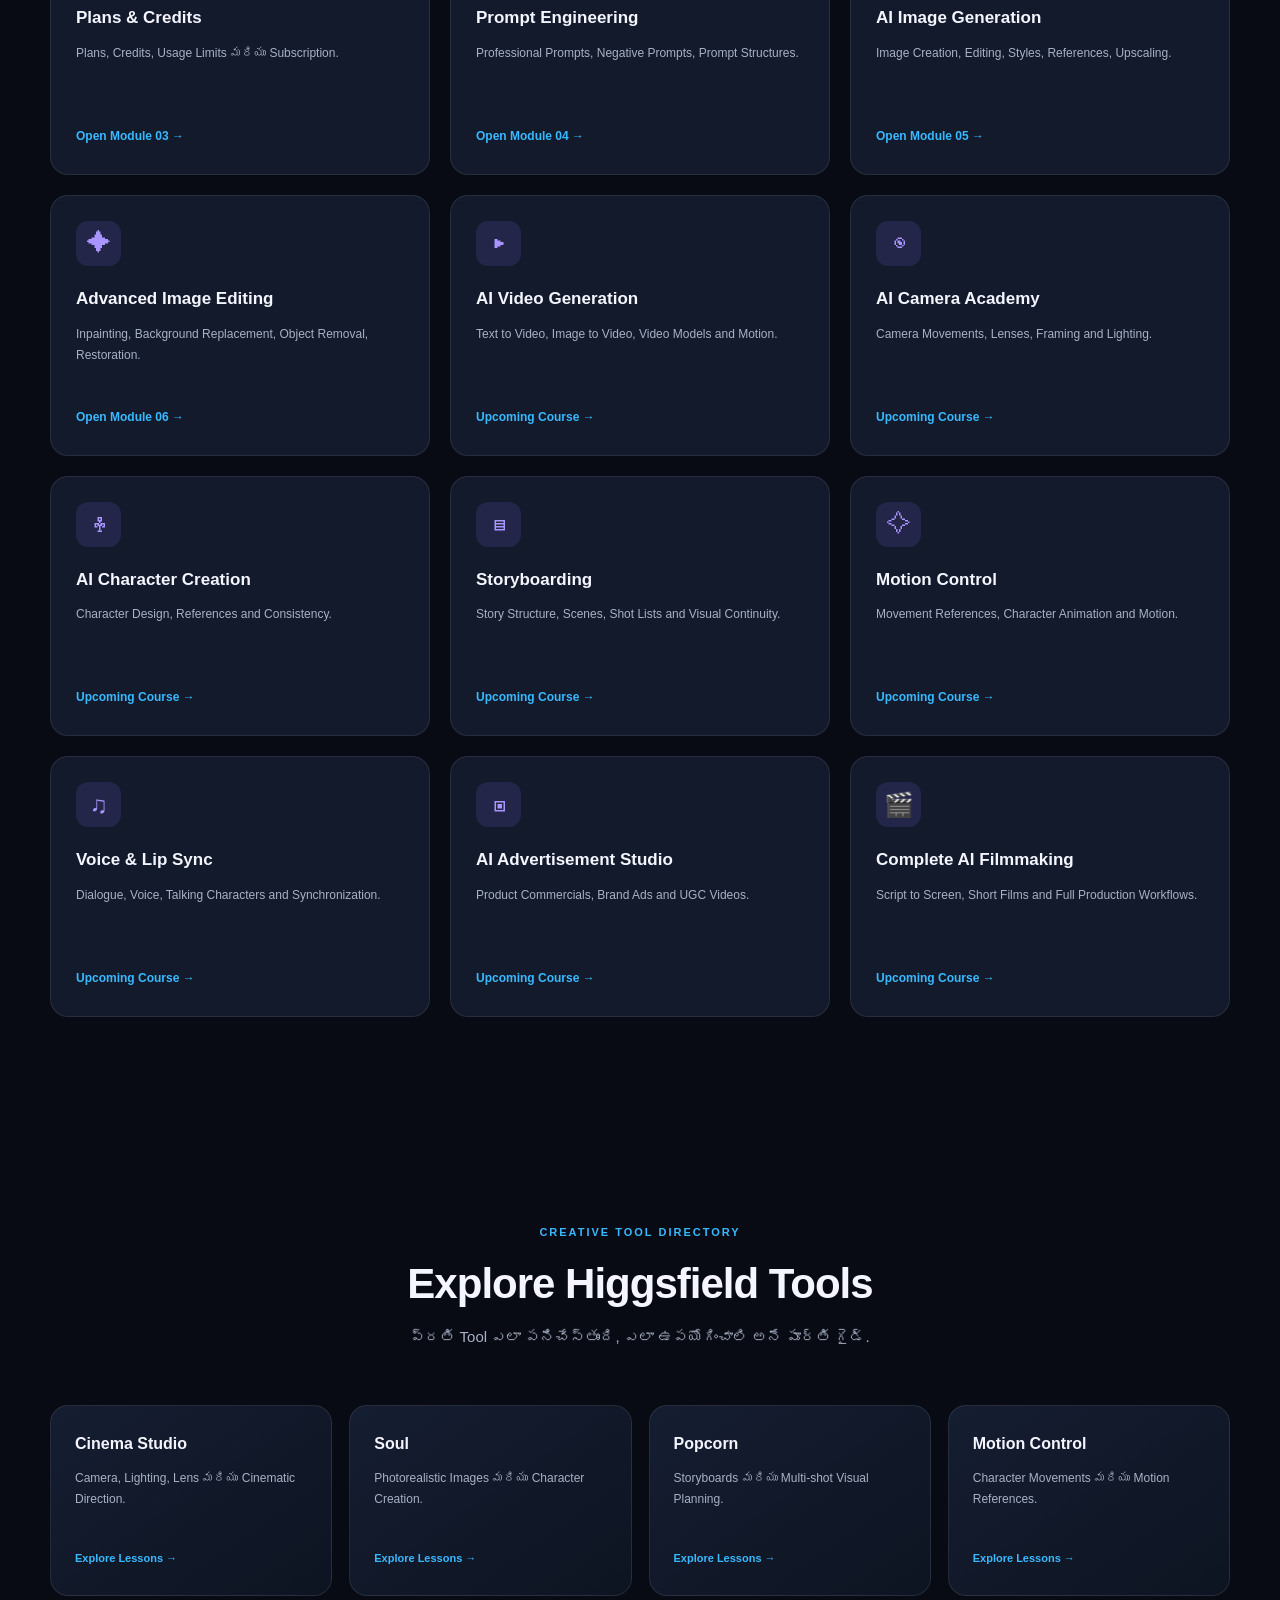
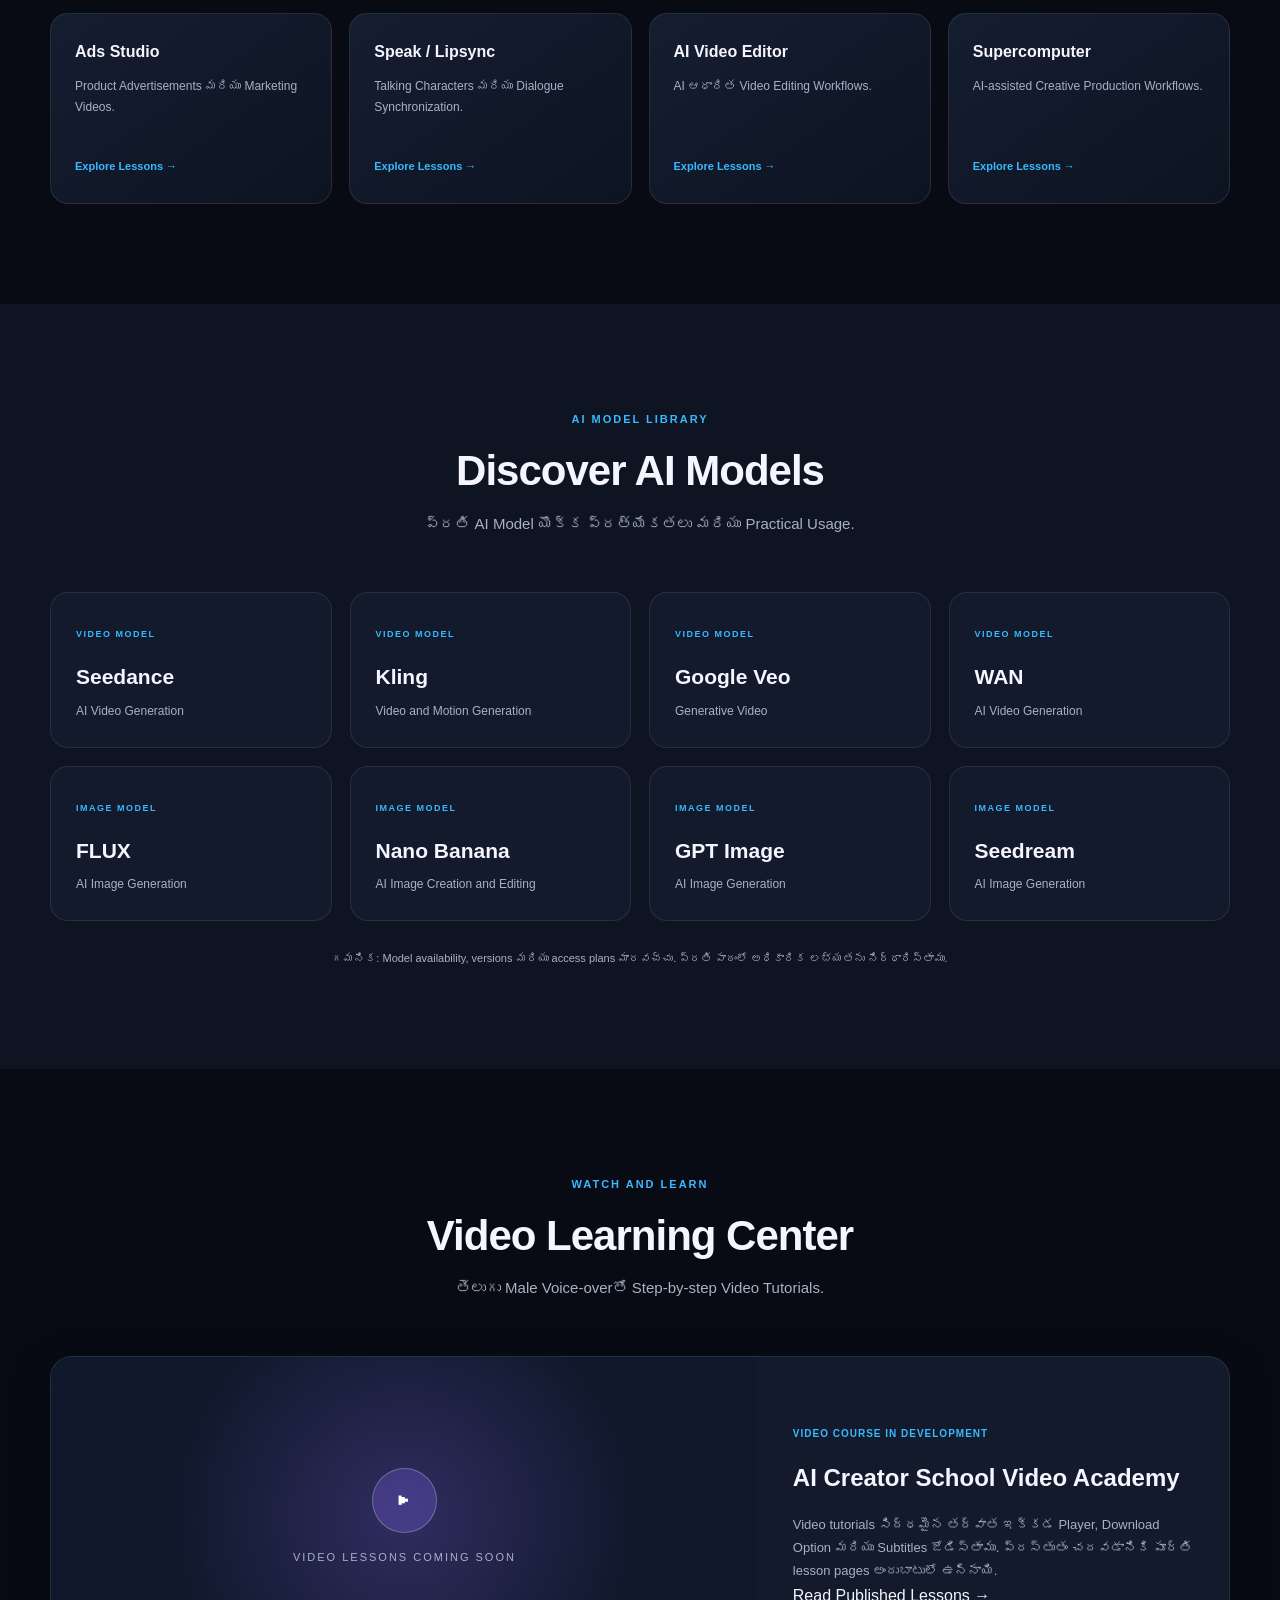
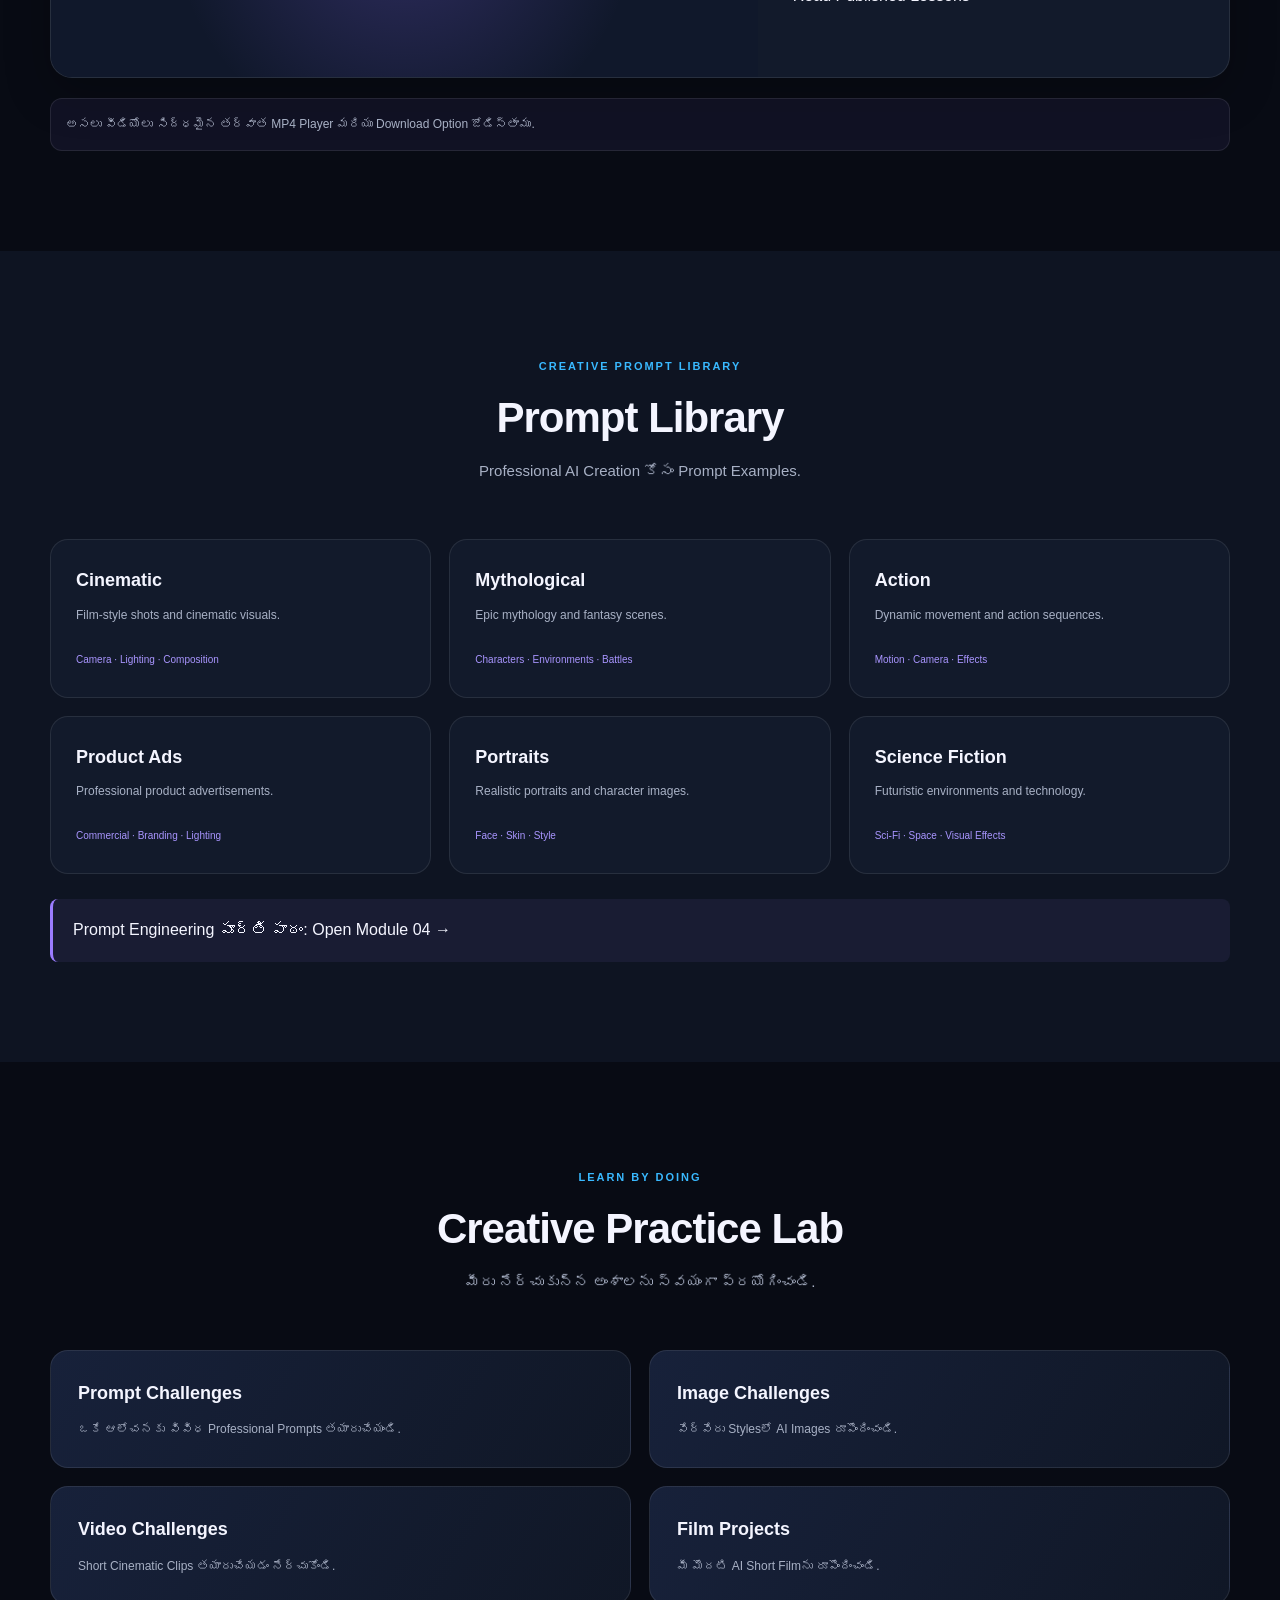
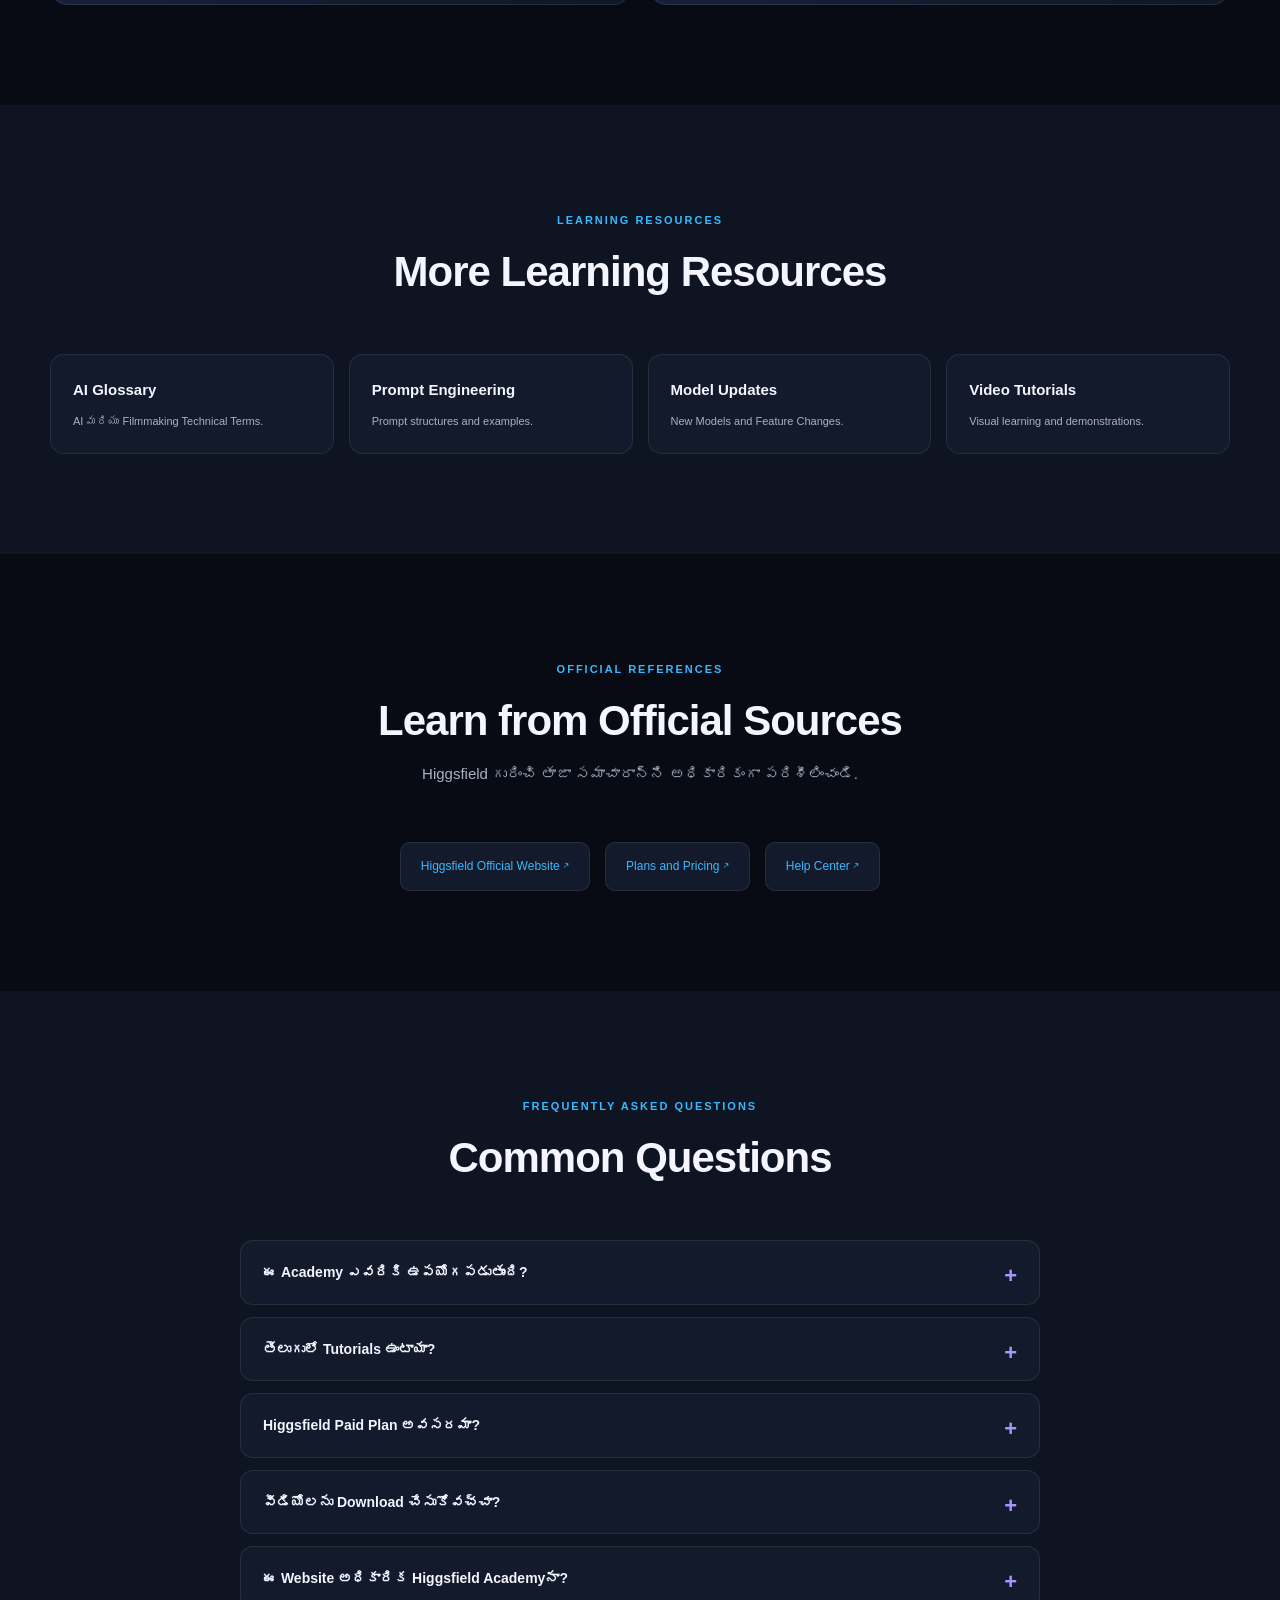
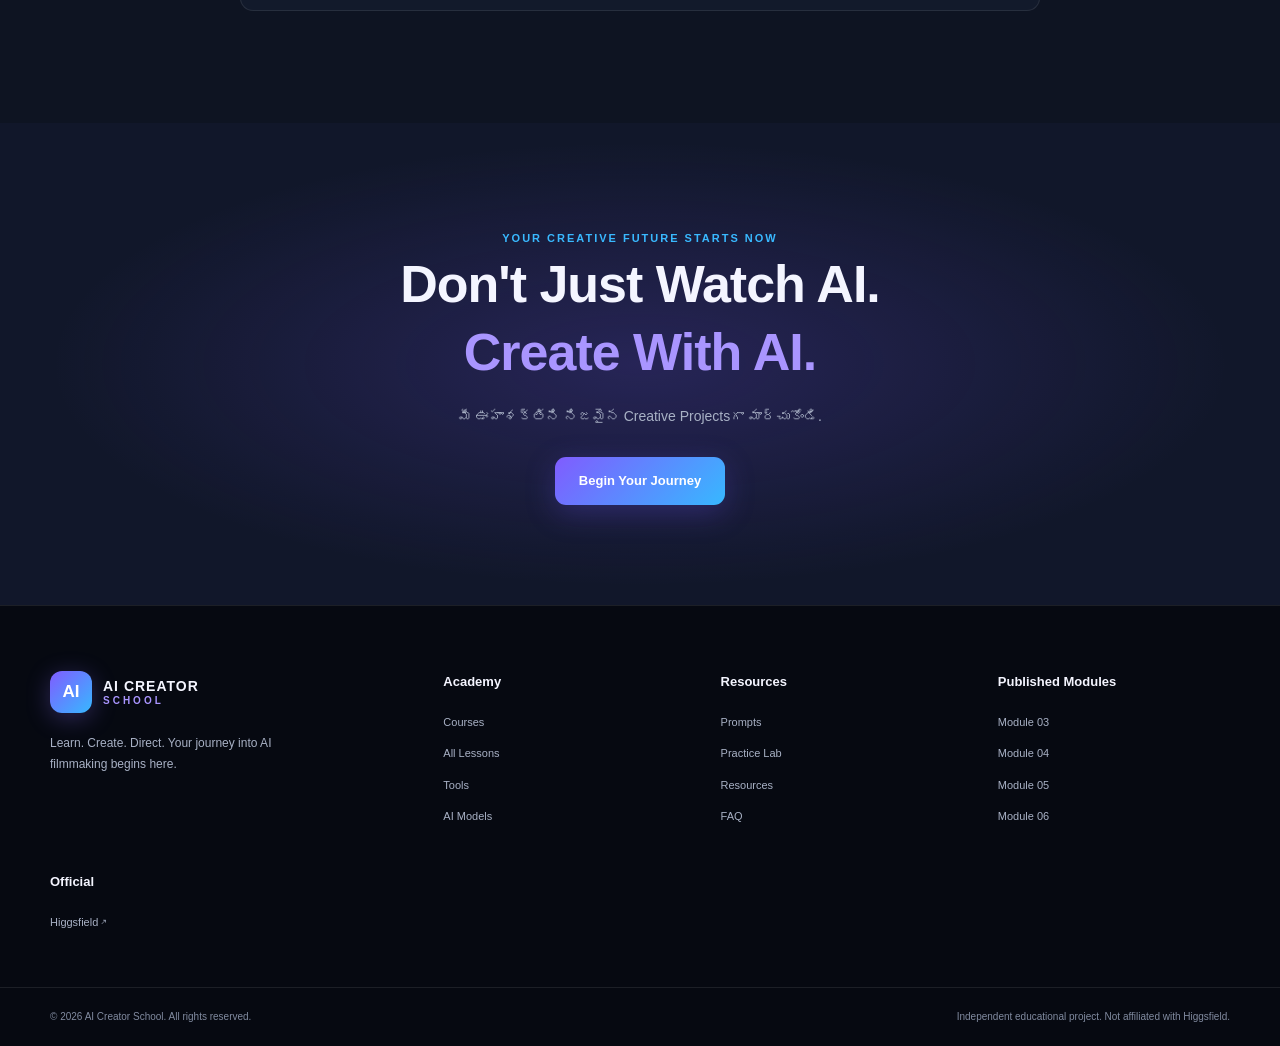
==== commit 8910a02c: "Update index.html" ====
--- a/index.html
+++ b/index.html
@@ -1,4 +1,3 @@
-
 <!DOCTYPE html>
 <html lang="te">
 <head>
@@ -7,10 +6,8 @@
 
   <title>AI Creator School | Complete AI Filmmaking Academy</title>
 
-  <meta name="description" content="Learn Higgsfield AI from beginner to Ultra Pro in Telugu. Explore AI models, image generation, video generation, cinematic filmmaking, editing and practical lessons.">
-
-  <meta name="keywords" content="AI Creator School, Higgsfield AI Telugu, AI Filmmaking, AI Video Tutorials, AI Image Generation, Telugu AI Course">
-
+  <meta name="description" content="Learn Higgsfield AI from beginner to Ultra Pro in Telugu and English. Explore complete AI image editing, image generation, prompt engineering and filmmaking lessons.">
+  <meta name="keywords" content="AI Creator School, Higgsfield AI Telugu, AI Filmmaking, AI Video Tutorials, AI Image Generation">
   <meta name="author" content="AI Creator School">
   <meta name="robots" content="index, follow">
   <meta name="theme-color" content="#080B14">
@@ -29,20 +26,95 @@
 
   <link rel="stylesheet" href="style.css">
   <script src="script.js" defer></script>
+
+  <style>
+    .all-lessons-section {
+      padding: 75px 0;
+    }
+
+    .lesson-list-grid {
+      display: grid;
+      grid-template-columns: repeat(auto-fit, minmax(250px, 1fr));
+      gap: 20px;
+      margin-top: 35px;
+    }
+
+    .lesson-link-card {
+      display: block;
+      padding: 24px;
+      border: 1px solid rgba(255,255,255,.12);
+      border-radius: 15px;
+      background: rgba(255,255,255,.035);
+      color: inherit;
+      text-decoration: none;
+      transition: transform .25s ease, border-color .25s ease;
+    }
+
+    .lesson-link-card:hover {
+      transform: translateY(-5px);
+      border-color: #9b7cff;
+    }
+
+    .lesson-link-card .module-label {
+      display: inline-block;
+      color: #b6a3ff;
+      font-size: .78rem;
+      font-weight: 800;
+      letter-spacing: 1px;
+      margin-bottom: 12px;
+    }
+
+    .lesson-link-card h3 {
+      margin: 0 0 10px;
+    }
+
+    .lesson-link-card p {
+      line-height: 1.7;
+    }
+
+    .lesson-link-card .open-lesson {
+      display: inline-block;
+      margin-top: 12px;
+      font-weight: 700;
+      color: #b6a3ff;
+    }
+
+    .lesson-status {
+      font-size: .8rem;
+      opacity: .8;
+      margin-top: 12px;
+    }
+
+    .curriculum-note {
+      padding: 17px 20px;
+      margin-top: 25px;
+      border-left: 3px solid #9b7cff;
+      border-radius: 8px;
+      background: rgba(155,124,255,.08);
+      line-height: 1.8;
+    }
+
+    .course-card a,
+    .level-card a {
+      display: inline-block;
+    }
+
+    html {
+      scroll-behavior: smooth;
+    }
+  </style>
 </head>
 
 <body>
 
 <a class="skip-link" href="#main-content">Skip to content</a>
 
-<!-- ANNOUNCEMENT -->
 <div class="announcement-bar">
   <div class="container">
     <p>AI Creator Schoolకు స్వాగతం! మీ AI Filmmaking ప్రయాణం ఇక్కడ ప్రారంభం.</p>
   </div>
 </div>
 
-<!-- HEADER -->
 <header class="site-header">
   <div class="container header-container">
 
@@ -66,6 +138,7 @@
     <nav class="primary-navigation" id="primary-navigation">
       <a href="#home">Home</a>
       <a href="#learning-path">Courses</a>
+      <a href="#all-lessons">All Lessons</a>
       <a href="#tools">Tools</a>
       <a href="#models">AI Models</a>
       <a href="#prompts">Prompts</a>
@@ -78,7 +151,6 @@
 
 <main id="main-content">
 
-<!-- HERO -->
 <section class="hero-section" id="home">
   <div class="container hero-container">
 
@@ -97,7 +169,7 @@
       </p>
 
       <div class="hero-actions">
-        <a href="#learning-path" class="button button-primary">
+        <a href="#all-lessons" class="button button-primary">
           Start Learning
         </a>
         <a href="#tools" class="button button-secondary">
@@ -108,7 +180,7 @@
       <div class="hero-highlights">
         <span>✓ Beginner Friendly</span>
         <span>✓ Practical Lessons</span>
-        <span>✓ Telugu Learning</span>
+        <span>✓ Telugu + English</span>
       </div>
     </div>
 
@@ -128,7 +200,6 @@
   </div>
 </section>
 
-<!-- STATS -->
 <section class="stats-section">
   <div class="container stats-grid">
 
@@ -139,23 +210,22 @@
 
     <div class="stat-item">
       <strong>18</strong>
-      <span>Learning Tracks</span>
+      <span>Planned Learning Tracks</span>
     </div>
 
     <div class="stat-item">
-      <strong>AI</strong>
-      <span>Creative Technology</span>
+      <strong>04</strong>
+      <span>Published Lesson Modules</span>
     </div>
 
     <div class="stat-item">
-      <strong>TE</strong>
-      <span>Telugu Learning</span>
-    </div>
-
-  </div>
-</section>
-
-<!-- LEARNING PATH -->
+      <strong>TE + EN</strong>
+      <span>Bilingual Learning</span>
+    </div>
+
+  </div>
+</section>
+
 <section class="section" id="learning-path">
   <div class="container">
 
@@ -172,7 +242,7 @@
         <span class="level-tag">FOUNDATION</span>
         <h3>Beginner</h3>
         <p>Higgsfield పరిచయం, Account, Dashboard, Credits, Basic Prompts.</p>
-        <a href="#courses">Explore Lessons →</a>
+        <a href="#all-lessons">Explore Lessons →</a>
       </article>
 
       <article class="level-card">
@@ -180,7 +250,7 @@
         <span class="level-tag">SKILL DEVELOPMENT</span>
         <h3>Intermediate</h3>
         <p>Image Generation, Video Generation, Camera Angles, Basic Editing.</p>
-        <a href="#courses">Explore Lessons →</a>
+        <a href="#all-lessons">Explore Lessons →</a>
       </article>
 
       <article class="level-card">
@@ -188,7 +258,7 @@
         <span class="level-tag">ADVANCED</span>
         <h3>Advanced</h3>
         <p>Cinema Studio, Character Consistency, Motion Control, Storyboarding.</p>
-        <a href="#courses">Explore Lessons →</a>
+        <a href="#all-lessons">Explore Lessons →</a>
       </article>
 
       <article class="level-card">
@@ -196,7 +266,7 @@
         <span class="level-tag">PRODUCTION</span>
         <h3>Professional</h3>
         <p>Commercial Videos, AI Advertisements, Multi-scene Production.</p>
-        <a href="#courses">Explore Lessons →</a>
+        <a href="#all-lessons">Explore Lessons →</a>
       </article>
 
       <article class="level-card featured-level">
@@ -204,15 +274,70 @@
         <span class="level-tag">MASTERCLASS</span>
         <h3>Ultra Pro</h3>
         <p>Complete AI Movies, Advanced VFX, Professional Creative Workflows.</p>
-        <a href="#courses">Explore Lessons →</a>
-      </article>
-
-    </div>
-  </div>
-</section>
-
-<!-- COURSES -->
-<section class="section section-alt" id="courses">
+        <a href="#all-lessons">Explore Lessons →</a>
+      </article>
+
+    </div>
+  </div>
+</section>
+
+<!-- ALL PUBLISHED LESSONS -->
+<section class="section section-alt all-lessons-section" id="all-lessons">
+  <div class="container">
+
+    <div class="section-heading">
+      <span class="eyebrow">YOUR ACTUAL LEARNING LIBRARY</span>
+      <h2>All Published Lessons</h2>
+      <p>ఇక్కడ ఉన్న Moduleపై click చేస్తే నేరుగా పూర్తి lesson page తెరుచుకుంటుంది.</p>
+    </div>
+
+    <div class="lesson-list-grid">
+
+      <a class="lesson-link-card" href="lessons/module-03.html">
+        <span class="module-label">MODULE 03</span>
+        <h3>Plans, Credits & Subscription</h3>
+        <p>Plans, credits, usage limits, subscriptions, watermarks మరియు account decisions.</p>
+        <span class="open-lesson">Open Full Lessons →</span>
+        <p class="lesson-status">Published lesson page</p>
+      </a>
+
+      <a class="lesson-link-card" href="lessons/module-04.html">
+        <span class="module-label">MODULE 04</span>
+        <h3>Professional Prompt Engineering</h3>
+        <p>Prompt structures, camera angles, lighting, negative prompts, image and video prompts.</p>
+        <span class="open-lesson">Open Full Lessons →</span>
+        <p class="lesson-status">Published lesson page</p>
+      </a>
+
+      <a class="lesson-link-card" href="lessons/module-05.html">
+        <span class="module-label">MODULE 05</span>
+        <h3>AI Image Generation</h3>
+        <p>Text-to-image, image references, models, portrait creation, product images and quality.</p>
+        <span class="open-lesson">Open Full Lessons →</span>
+        <p class="lesson-status">Published lesson page</p>
+      </a>
+
+      <a class="lesson-link-card" href="lessons/module-06.html">
+        <span class="module-label">MODULE 06</span>
+        <h3>Advanced AI Image Editing</h3>
+        <p>Inpainting, masking, object removal, background replacement, outpainting and restoration.</p>
+        <span class="open-lesson">Open Full Lessons →</span>
+        <p class="lesson-status">Published lesson page</p>
+      </a>
+
+    </div>
+
+    <div class="curriculum-note">
+      <strong>Course development note:</strong>
+      ప్రస్తుతం Module 03, 04, 05, 06 lesson pages సిద్ధంగా ఉన్నాయి.
+      Module 01 మరియు 02 పేజీలు ఇంకా publish కాలేదు.
+      మిగిలిన modules కూడా పూర్తయిన తర్వాత ఇక్కడ వరుసగా జోడిస్తాము.
+    </div>
+
+  </div>
+</section>
+
+<section class="section" id="courses">
   <div class="container">
 
     <div class="section-heading">
@@ -225,93 +350,92 @@
 
       <article class="course-card">
         <span class="course-icon">◈</span>
-        <h3>Introduction to Higgsfield</h3>
-        <p>Account, Dashboard, Settings, Credits మరియు Plans.</p>
-        <a href="#video-lessons">View Course →</a>
+        <h3>Plans & Credits</h3>
+        <p>Plans, Credits, Usage Limits మరియు Subscription.</p>
+        <a href="lessons/module-03.html">Open Module 03 →</a>
       </article>
 
       <article class="course-card">
         <span class="course-icon">✎</span>
         <h3>Prompt Engineering</h3>
         <p>Professional Prompts, Negative Prompts, Prompt Structures.</p>
-        <a href="#prompts">View Course →</a>
+        <a href="lessons/module-04.html">Open Module 04 →</a>
       </article>
 
       <article class="course-card">
         <span class="course-icon">▧</span>
         <h3>AI Image Generation</h3>
         <p>Image Creation, Editing, Styles, References, Upscaling.</p>
-        <a href="#tools">View Course →</a>
+        <a href="lessons/module-05.html">Open Module 05 →</a>
+      </article>
+
+      <article class="course-card">
+        <span class="course-icon">✦</span>
+        <h3>Advanced Image Editing</h3>
+        <p>Inpainting, Background Replacement, Object Removal, Restoration.</p>
+        <a href="lessons/module-06.html">Open Module 06 →</a>
       </article>
 
       <article class="course-card">
         <span class="course-icon">▶</span>
         <h3>AI Video Generation</h3>
-        <p>Text to Video, Image to Video, Video Models, Effects.</p>
-        <a href="#video-lessons">View Course →</a>
+        <p>Text to Video, Image to Video, Video Models and Motion.</p>
+        <a href="#all-lessons">Upcoming Course →</a>
       </article>
 
       <article class="course-card">
         <span class="course-icon">◉</span>
         <h3>AI Camera Academy</h3>
-        <p>Camera Movements, Lenses, Framing, Lighting.</p>
-        <a href="#tools">View Course →</a>
+        <p>Camera Movements, Lenses, Framing and Lighting.</p>
+        <a href="#all-lessons">Upcoming Course →</a>
       </article>
 
       <article class="course-card">
         <span class="course-icon">♧</span>
         <h3>AI Character Creation</h3>
-        <p>Character Design, Soul, Character References, Consistency.</p>
-        <a href="#tools">View Course →</a>
+        <p>Character Design, References and Consistency.</p>
+        <a href="#all-lessons">Upcoming Course →</a>
       </article>
 
       <article class="course-card">
         <span class="course-icon">▤</span>
         <h3>Storyboarding</h3>
-        <p>Story Structure, Scenes, Shot Lists, Visual Continuity.</p>
-        <a href="#tools">View Course →</a>
+        <p>Story Structure, Scenes, Shot Lists and Visual Continuity.</p>
+        <a href="#all-lessons">Upcoming Course →</a>
       </article>
 
       <article class="course-card">
         <span class="course-icon">✧</span>
         <h3>Motion Control</h3>
-        <p>Movement References, Character Animation, Motion.</p>
-        <a href="#tools">View Course →</a>
+        <p>Movement References, Character Animation and Motion.</p>
+        <a href="#all-lessons">Upcoming Course →</a>
       </article>
 
       <article class="course-card">
         <span class="course-icon">♫</span>
         <h3>Voice & Lip Sync</h3>
-        <p>Dialogue, Voice, Talking Characters, Synchronization.</p>
-        <a href="#tools">View Course →</a>
+        <p>Dialogue, Voice, Talking Characters and Synchronization.</p>
+        <a href="#all-lessons">Upcoming Course →</a>
       </article>
 
       <article class="course-card">
         <span class="course-icon">▣</span>
         <h3>AI Advertisement Studio</h3>
-        <p>Product Commercials, Brand Ads, UGC Videos.</p>
-        <a href="#tools">View Course →</a>
-      </article>
-
-      <article class="course-card">
-        <span class="course-icon">✦</span>
-        <h3>Professional Editing</h3>
-        <p>Transitions, Sound Design, Color Grading, Compositing.</p>
-        <a href="#practice">View Course →</a>
+        <p>Product Commercials, Brand Ads and UGC Videos.</p>
+        <a href="#all-lessons">Upcoming Course →</a>
       </article>
 
       <article class="course-card">
         <span class="course-icon">🎬</span>
         <h3>Complete AI Filmmaking</h3>
-        <p>Script to Screen, Short Films, Full Production Workflows.</p>
-        <a href="#practice">View Course →</a>
-      </article>
-
-    </div>
-  </div>
-</section>
-
-<!-- HIGGSFIELD TOOLS -->
+        <p>Script to Screen, Short Films and Full Production Workflows.</p>
+        <a href="#all-lessons">Upcoming Course →</a>
+      </article>
+
+    </div>
+  </div>
+</section>
+
 <section class="section" id="tools">
   <div class="container">
 
@@ -326,57 +450,55 @@
       <article class="tool-card">
         <h3>Cinema Studio</h3>
         <p>Camera, Lighting, Lens మరియు Cinematic Direction.</p>
-        <a href="#video-lessons">Learn More →</a>
+        <a href="#all-lessons">Explore Lessons →</a>
       </article>
 
       <article class="tool-card">
         <h3>Soul</h3>
         <p>Photorealistic Images మరియు Character Creation.</p>
-        <a href="#video-lessons">Learn More →</a>
+        <a href="#all-lessons">Explore Lessons →</a>
       </article>
 
       <article class="tool-card">
         <h3>Popcorn</h3>
         <p>Storyboards మరియు Multi-shot Visual Planning.</p>
-        <a href="#video-lessons">Learn More →</a>
+        <a href="#all-lessons">Explore Lessons →</a>
       </article>
 
       <article class="tool-card">
         <h3>Motion Control</h3>
         <p>Character Movements మరియు Motion References.</p>
-        <a href="#video-lessons">Learn More →</a>
+        <a href="#all-lessons">Explore Lessons →</a>
       </article>
 
       <article class="tool-card">
         <h3>Ads Studio</h3>
         <p>Product Advertisements మరియు Marketing Videos.</p>
-        <a href="#video-lessons">Learn More →</a>
+        <a href="#all-lessons">Explore Lessons →</a>
       </article>
 
       <article class="tool-card">
         <h3>Speak / Lipsync</h3>
         <p>Talking Characters మరియు Dialogue Synchronization.</p>
-        <a href="#video-lessons">Learn More →</a>
+        <a href="#all-lessons">Explore Lessons →</a>
       </article>
 
       <article class="tool-card">
         <h3>AI Video Editor</h3>
         <p>AI ఆధారిత Video Editing Workflows.</p>
-        <a href="#video-lessons">Learn More →</a>
+        <a href="#all-lessons">Explore Lessons →</a>
       </article>
 
       <article class="tool-card">
         <h3>Supercomputer</h3>
         <p>AI-assisted Creative Production Workflows.</p>
-        <a href="#video-lessons">Learn More →</a>
-      </article>
-
-    </div>
-
-  </div>
-</section>
-
-<!-- AI MODELS -->
+        <a href="#all-lessons">Explore Lessons →</a>
+      </article>
+
+    </div>
+  </div>
+</section>
+
 <section class="section section-alt" id="models">
   <div class="container">
 
@@ -446,7 +568,6 @@
   </div>
 </section>
 
-<!-- VIDEO LESSONS -->
 <section class="section" id="video-lessons">
   <div class="container">
 
@@ -457,33 +578,30 @@
     </div>
 
     <div class="video-feature">
-
       <div class="video-placeholder">
         <span class="video-play-icon">▶</span>
         <span>VIDEO LESSONS COMING SOON</span>
       </div>
 
       <div class="video-info">
-        <span class="lesson-tag">BEGINNER · LESSON 01</span>
-        <h3>Introduction to Higgsfield AI</h3>
+        <span class="lesson-tag">VIDEO COURSE IN DEVELOPMENT</span>
+        <h3>AI Creator School Video Academy</h3>
         <p>
-          Higgsfield అంటే ఏమిటి? దానిలో ఏయే AI Tools ఉన్నాయి?
-          మన మొదటి పాఠంలో తెలుసుకుందాం.
+          Video tutorials సిద్ధమైన తర్వాత ఇక్కడ Player,
+          Download Option మరియు Subtitles జోడిస్తాము.
+          ప్రస్తుతం చదవడానికి పూర్తి lesson pages అందుబాటులో ఉన్నాయి.
         </p>
-        <span class="video-duration">Target Duration: 8–10 Minutes</span>
+        <a href="#all-lessons">Read Published Lessons →</a>
       </div>
-
     </div>
 
     <div class="video-note">
-      అసలు వీడియోలు సిద్ధమైన తర్వాత ఇక్కడ MP4 Player,
-      Download Option మరియు Subtitles జోడిస్తాము.
-    </div>
-
-  </div>
-</section>
-
-<!-- PROMPT LIBRARY -->
+      అసలు వీడియోలు సిద్ధమైన తర్వాత MP4 Player మరియు Download Option జోడిస్తాము.
+    </div>
+
+  </div>
+</section>
+
 <section class="section section-alt" id="prompts">
   <div class="container">
 
@@ -533,10 +651,14 @@
 
     </div>
 
-  </div>
-</section>
-
-<!-- PRACTICE LAB -->
+    <div class="curriculum-note">
+      Prompt Engineering పూర్తి పాఠం:
+      <a href="lessons/module-04.html">Open Module 04 →</a>
+    </div>
+
+  </div>
+</section>
+
 <section class="section" id="practice">
   <div class="container">
 
@@ -569,11 +691,9 @@
       </article>
 
     </div>
-
-  </div>
-</section>
-
-<!-- LEARNING RESOURCES -->
+  </div>
+</section>
+
 <section class="section section-alt" id="resources">
   <div class="container">
 
@@ -589,8 +709,8 @@
         <p>AI మరియు Filmmaking Technical Terms.</p>
       </a>
 
-      <a href="#prompts" class="resource-card">
-        <h3>Prompt Library</h3>
+      <a href="lessons/module-04.html" class="resource-card">
+        <h3>Prompt Engineering</h3>
         <p>Prompt structures and examples.</p>
       </a>
 
@@ -605,11 +725,9 @@
       </a>
 
     </div>
-
-  </div>
-</section>
-
-<!-- OFFICIAL RESOURCES -->
+  </div>
+</section>
+
 <section class="section" id="official-resources">
   <div class="container">
 
@@ -634,11 +752,9 @@
       </a>
 
     </div>
-
-  </div>
-</section>
-
-<!-- FAQ -->
+  </div>
+</section>
+
 <section class="section section-alt" id="faq">
   <div class="container">
 
@@ -666,7 +782,7 @@
 
       <details>
         <summary>వీడియోలను Download చేసుకోవచ్చా?</summary>
-        <p>అందుబాటులో ఉన్న Lessonsకు MP4 Download Option అందిస్తాము.</p>
+        <p>అందుబాటులో ఉన్న Lessonsకు MP4 Download Option జోడించిన తర్వాత Download చేసుకోవచ్చు.</p>
       </details>
 
       <details>
@@ -675,18 +791,16 @@
       </details>
 
     </div>
-
-  </div>
-</section>
-
-<!-- CTA -->
+  </div>
+</section>
+
 <section class="final-cta">
   <div class="container">
     <span class="eyebrow">YOUR CREATIVE FUTURE STARTS NOW</span>
     <h2>Don't Just Watch AI.</h2>
     <h2>Create With AI.</h2>
     <p>మీ ఊహాశక్తిని నిజమైన Creative Projectsగా మార్చుకోండి.</p>
-    <a href="#learning-path" class="button button-primary">
+    <a href="#all-lessons" class="button button-primary">
       Begin Your Journey
     </a>
   </div>
@@ -694,7 +808,6 @@
 
 </main>
 
-<!-- FOOTER -->
 <footer class="site-footer">
 
   <div class="container footer-container">
@@ -717,9 +830,9 @@
     <div class="footer-links">
       <h3>Academy</h3>
       <a href="#courses">Courses</a>
+      <a href="#all-lessons">All Lessons</a>
       <a href="#tools">Tools</a>
       <a href="#models">AI Models</a>
-      <a href="#video-lessons">Videos</a>
     </div>
 
     <div class="footer-links">
@@ -731,10 +844,16 @@
     </div>
 
     <div class="footer-links">
+      <h3>Published Modules</h3>
+      <a href="lessons/module-03.html">Module 03</a>
+      <a href="lessons/module-04.html">Module 04</a>
+      <a href="lessons/module-05.html">Module 05</a>
+      <a href="lessons/module-06.html">Module 06</a>
+    </div>
+
+    <div class="footer-links">
       <h3>Official</h3>
-      <a href="https://higgsfield.ai/"
-         target="_blank"
-         rel="noopener noreferrer">
+      <a href="https://higgsfield.ai/" target="_blank" rel="noopener noreferrer">
         Higgsfield ↗
       </a>
     </div>
--- a/style.css
+++ b/style.css
@@ -0,0 +1,1582 @@
+/* =========================================
+   AI CREATOR SCHOOL
+   PREMIUM CINEMATIC DESIGN
+   style.css
+========================================= */
+
+/* RESET */
+
+* {
+  margin: 0;
+  padding: 0;
+  box-sizing: border-box;
+}
+
+:root {
+  --bg: #080b14;
+  --bg-secondary: #0e1422;
+  --surface: #121a2b;
+  --surface-light: #19243a;
+
+  --primary: #8b6cff;
+  --primary-light: #a995ff;
+  --secondary: #39b9ff;
+
+  --text: #f4f5ff;
+  --text-secondary: #a8b1c5;
+
+  --border: rgba(255,255,255,0.09);
+
+  --success: #45d6a0;
+
+  --radius: 18px;
+  --container: 1180px;
+
+  --shadow:
+    0 15px 45px rgba(0,0,0,0.25);
+
+  --gradient:
+    linear-gradient(135deg,#805cff,#37b8ff);
+}
+
+html {
+  scroll-behavior: smooth;
+  scroll-padding-top: 95px;
+}
+
+body {
+  font-family:
+    "DM Sans",
+    "Noto Sans Telugu",
+    sans-serif;
+
+  background: var(--bg);
+  color: var(--text);
+
+  line-height: 1.75;
+  overflow-x: hidden;
+}
+
+body,
+button,
+input {
+  font-family:
+    "DM Sans",
+    "Noto Sans Telugu",
+    sans-serif;
+}
+
+a {
+  color: inherit;
+  text-decoration: none;
+}
+
+button {
+  cursor: pointer;
+}
+
+img {
+  max-width: 100%;
+  display: block;
+}
+
+.container {
+  width: min(
+    calc(100% - 40px),
+    var(--container)
+  );
+
+  margin-inline: auto;
+}
+
+.section {
+  padding: 100px 0;
+}
+
+.section-alt {
+  background: var(--bg-secondary);
+}
+
+.section-heading {
+  max-width: 760px;
+  margin: 0 auto 55px;
+  text-align: center;
+}
+
+.section-heading h2 {
+  font-size: clamp(28px,4vw,42px);
+  line-height: 1.3;
+  margin: 12px 0;
+  letter-spacing: -1px;
+}
+
+.section-heading p {
+  color: var(--text-secondary);
+  font-size: 15px;
+}
+
+.eyebrow {
+  display: inline-block;
+
+  color: var(--secondary);
+
+  font-size: 11px;
+  font-weight: 800;
+
+  letter-spacing: 2px;
+  text-transform: uppercase;
+}
+
+/* ACCESSIBILITY */
+
+.skip-link {
+  position: absolute;
+  left: -9999px;
+  top: 10px;
+  z-index: 9999;
+  background: white;
+  color: black;
+  padding: 12px;
+}
+
+.skip-link:focus {
+  left: 10px;
+}
+
+/* ANNOUNCEMENT */
+
+.announcement-bar {
+  background:
+    linear-gradient(
+      90deg,
+      #37206d,
+      #173b67
+    );
+
+  color: white;
+  text-align: center;
+
+  padding: 7px 12px;
+  font-size: 12px;
+}
+
+/* HEADER */
+
+.site-header {
+  position: sticky;
+  top: 0;
+  z-index: 1000;
+
+  background: rgba(8,11,20,0.92);
+
+  backdrop-filter: blur(18px);
+  -webkit-backdrop-filter: blur(18px);
+
+  border-bottom: 1px solid var(--border);
+}
+
+.header-container {
+  min-height: 78px;
+
+  display: flex;
+  align-items: center;
+  justify-content: space-between;
+
+  gap: 30px;
+}
+
+/* BRAND */
+
+.brand {
+  display: inline-flex;
+  align-items: center;
+  gap: 11px;
+
+  flex-shrink: 0;
+}
+
+.brand-icon {
+  width: 42px;
+  height: 42px;
+
+  display: grid;
+  place-items: center;
+
+  border-radius: 12px;
+
+  background: var(--gradient);
+
+  color: white;
+  font-size: 17px;
+  font-weight: 800;
+
+  box-shadow:
+    0 5px 25px rgba(139,108,255,.3);
+}
+
+.brand-text {
+  display: flex;
+  flex-direction: column;
+  line-height: 1.2;
+}
+
+.brand-text strong {
+  font-size: 14px;
+  letter-spacing: 1px;
+}
+
+.brand-text small {
+  font-size: 10px;
+  color: var(--primary-light);
+  letter-spacing: 3px;
+  font-weight: 700;
+}
+
+/* NAVIGATION */
+
+.primary-navigation {
+  display: flex;
+  align-items: center;
+  gap: 23px;
+}
+
+.primary-navigation a {
+  font-size: 12px;
+  font-weight: 600;
+
+  color: var(--text-secondary);
+
+  transition:
+    color .25s ease,
+    transform .25s ease;
+}
+
+.primary-navigation a:hover {
+  color: white;
+  transform: translateY(-2px);
+}
+
+.menu-toggle {
+  display: none;
+
+  width: 43px;
+  height: 43px;
+
+  border: 1px solid var(--border);
+  border-radius: 12px;
+
+  background: var(--surface);
+  color: white;
+}
+
+.menu-toggle span {
+  display: block;
+
+  width: 19px;
+  height: 2px;
+
+  background: white;
+
+  margin: 5px auto;
+
+  border-radius: 3px;
+}
+
+.nav-cta {
+  background: var(--gradient);
+
+  padding: 10px 17px;
+
+  border-radius: 10px;
+
+  color: white !important;
+}
+
+/* BUTTONS */
+
+.button {
+  display: inline-flex;
+  align-items: center;
+  justify-content: center;
+
+  padding: 13px 24px;
+
+  border-radius: 11px;
+
+  font-size: 13px;
+  font-weight: 700;
+
+  transition:
+    transform .25s ease,
+    box-shadow .25s ease;
+}
+
+.button:hover {
+  transform: translateY(-3px);
+}
+
+.button-primary {
+  background: var(--gradient);
+  color: white;
+
+  box-shadow:
+    0 8px 30px rgba(110,88,255,.25);
+}
+
+.button-secondary {
+  background: rgba(255,255,255,.05);
+
+  border: 1px solid var(--border);
+
+  color: white;
+}
+
+/* HERO */
+
+.hero-section {
+  position: relative;
+
+  overflow: hidden;
+
+  padding: 110px 0 105px;
+
+  background:
+    radial-gradient(
+      ellipse at 80% 35%,
+      rgba(97,74,206,.19),
+      transparent 45%
+    ),
+    radial-gradient(
+      ellipse at 10% 80%,
+      rgba(27,125,202,.12),
+      transparent 45%
+    );
+}
+
+.hero-container {
+  display: grid;
+
+  grid-template-columns: 1.1fr .9fr;
+
+  align-items: center;
+
+  gap: 65px;
+}
+
+.hero-content h1 {
+  font-size: clamp(38px,5vw,65px);
+
+  line-height: 1.18;
+
+  letter-spacing: -2px;
+
+  margin: 22px 0;
+
+  font-weight: 800;
+}
+
+.hero-content h1 span {
+  display: block;
+
+  background: var(--gradient);
+
+  background-clip: text;
+  -webkit-background-clip: text;
+
+  color: transparent;
+}
+
+.hero-content > p {
+  max-width: 570px;
+
+  color: var(--text-secondary);
+
+  font-size: 15px;
+
+  line-height: 2;
+}
+
+.hero-actions {
+  display: flex;
+  flex-wrap: wrap;
+
+  gap: 13px;
+
+  margin-top: 30px;
+}
+
+.hero-highlights {
+  display: flex;
+  flex-wrap: wrap;
+
+  gap: 20px;
+
+  margin-top: 27px;
+
+  color: var(--success);
+
+  font-size: 11px;
+  font-weight: 600;
+}
+
+/* HERO VISUAL */
+
+.hero-visual {
+  display: flex;
+  justify-content: center;
+  align-items: center;
+
+  perspective: 1000px;
+}
+
+.hero-visual-card {
+  width: min(100%,410px);
+
+  min-height: 420px;
+
+  display: flex;
+  flex-direction: column;
+
+  justify-content: space-between;
+
+  padding: 32px;
+
+  border: 1px solid rgba(164,143,255,.35);
+
+  border-radius: 28px;
+
+  background:
+    radial-gradient(
+      circle at 70% 25%,
+      rgba(134,91,255,.3),
+      transparent 40%
+    ),
+    linear-gradient(
+      145deg,
+      #20213f,
+      #10192a 70%
+    );
+
+  box-shadow:
+    0 30px 80px rgba(0,0,0,.4),
+    0 0 60px rgba(118,88,255,.1);
+
+  transform: rotateY(-8deg) rotateX(3deg);
+
+  transition: transform .5s ease;
+}
+
+.hero-visual-card:hover {
+  transform: rotateY(0) rotateX(0) translateY(-8px);
+}
+
+.visual-label,
+.visual-footer {
+  font-size: 10px;
+
+  font-weight: 800;
+
+  letter-spacing: 3px;
+
+  color: var(--primary-light);
+}
+
+.visual-main {
+  position: relative;
+}
+
+.visual-icon {
+  display: block;
+
+  color: #a18bff;
+
+  font-size: 50px;
+
+  margin-bottom: 15px;
+
+  text-shadow:
+    0 0 30px rgba(161,139,255,.6);
+}
+
+.visual-main h2 {
+  font-size: 49px;
+
+  font-weight: 800;
+
+  line-height: 1.2;
+
+  letter-spacing: -2px;
+}
+
+.visual-main h2:nth-of-type(2) {
+  color: #a38aff;
+}
+
+.visual-main h2:nth-of-type(3) {
+  color: #4abfff;
+}
+
+/* STATS */
+
+.stats-section {
+  background: var(--surface);
+
+  border-top: 1px solid var(--border);
+  border-bottom: 1px solid var(--border);
+
+  padding: 35px 0;
+}
+
+.stats-grid {
+  display: grid;
+
+  grid-template-columns: repeat(4,1fr);
+
+  gap: 25px;
+}
+
+.stat-item {
+  display: flex;
+  flex-direction: column;
+
+  align-items: center;
+
+  text-align: center;
+}
+
+.stat-item strong {
+  font-size: 32px;
+
+  line-height: 1.3;
+
+  background: var(--gradient);
+
+  background-clip: text;
+  -webkit-background-clip: text;
+
+  color: transparent;
+}
+
+.stat-item span {
+  color: var(--text-secondary);
+  font-size: 12px;
+}
+
+/* LEVEL CARDS */
+
+.level-grid {
+  display: grid;
+
+  grid-template-columns: repeat(3,1fr);
+
+  gap: 20px;
+}
+
+.level-card {
+  position: relative;
+
+  overflow: hidden;
+
+  padding: 28px;
+
+  border: 1px solid var(--border);
+
+  border-radius: var(--radius);
+
+  background:
+    linear-gradient(
+      145deg,
+      var(--surface),
+      #0e1422
+    );
+
+  transition:
+    transform .3s ease,
+    border-color .3s ease,
+    box-shadow .3s ease;
+}
+
+.level-card:hover {
+  transform: translateY(-7px);
+
+  border-color: var(--primary);
+
+  box-shadow:
+    0 15px 40px rgba(0,0,0,.2);
+}
+
+.level-number {
+  display: block;
+
+  color: rgba(161,139,255,.45);
+
+  font-size: 38px;
+
+  font-weight: 800;
+
+  margin-bottom: 14px;
+}
+
+.level-tag {
+  color: var(--secondary);
+
+  font-size: 9px;
+
+  letter-spacing: 2px;
+
+  font-weight: 800;
+}
+
+.level-card h3 {
+  font-size: 22px;
+  margin: 8px 0;
+}
+
+.level-card p {
+  color: var(--text-secondary);
+
+  font-size: 13px;
+
+  min-height: 70px;
+}
+
+.level-card a {
+  display: inline-block;
+
+  margin-top: 20px;
+
+  color: var(--primary-light);
+
+  font-size: 12px;
+
+  font-weight: 700;
+}
+
+.featured-level {
+  border-color: rgba(139,108,255,.5);
+
+  background:
+    linear-gradient(
+      145deg,
+      #29204b,
+      #10172a
+    );
+}
+
+/* COURSE GRID */
+
+.course-grid {
+  display: grid;
+
+  grid-template-columns: repeat(3,1fr);
+
+  gap: 20px;
+}
+
+.course-card {
+  padding: 25px;
+
+  border: 1px solid var(--border);
+
+  border-radius: var(--radius);
+
+  background: var(--surface);
+
+  transition:
+    transform .3s ease,
+    background .3s ease,
+    border-color .3s ease;
+}
+
+.course-card:hover {
+  transform: translateY(-6px);
+
+  background: var(--surface-light);
+
+  border-color: var(--primary);
+}
+
+.course-icon {
+  display: grid;
+
+  place-items: center;
+
+  width: 45px;
+  height: 45px;
+
+  border-radius: 12px;
+
+  background: rgba(139,108,255,.14);
+
+  color: var(--primary-light);
+
+  font-size: 24px;
+
+  margin-bottom: 18px;
+}
+
+.course-card h3 {
+  font-size: 17px;
+  margin-bottom: 10px;
+}
+
+.course-card p {
+  color: var(--text-secondary);
+
+  font-size: 12px;
+
+  min-height: 65px;
+}
+
+.course-card a {
+  display: inline-block;
+
+  margin-top: 18px;
+
+  font-size: 12px;
+
+  font-weight: 700;
+
+  color: var(--secondary);
+}
+
+/* TOOL GRID */
+
+.tool-grid {
+  display: grid;
+
+  grid-template-columns: repeat(4,1fr);
+
+  gap: 17px;
+}
+
+.tool-card {
+  padding: 24px;
+
+  border-radius: var(--radius);
+
+  border: 1px solid var(--border);
+
+  background:
+    linear-gradient(
+      145deg,
+      #151d31,
+      #0d1421
+    );
+
+  transition:
+    transform .3s ease,
+    border-color .3s ease;
+}
+
+.tool-card:hover {
+  transform: translateY(-6px);
+
+  border-color: var(--secondary);
+}
+
+.tool-card h3 {
+  font-size: 16px;
+  margin-bottom: 10px;
+}
+
+.tool-card p {
+  color: var(--text-secondary);
+  font-size: 12px;
+  min-height: 65px;
+}
+
+.tool-card a {
+  display: inline-block;
+
+  margin-top: 16px;
+
+  font-size: 11px;
+
+  color: var(--secondary);
+
+  font-weight: 700;
+}
+
+/* MODEL GRID */
+
+.model-grid {
+  display: grid;
+
+  grid-template-columns: repeat(4,1fr);
+
+  gap: 18px;
+}
+
+.model-card {
+  padding: 25px;
+
+  border: 1px solid var(--border);
+
+  border-radius: var(--radius);
+
+  background: var(--surface);
+
+  transition:
+    transform .3s ease,
+    border-color .3s ease;
+}
+
+.model-card:hover {
+  transform: translateY(-5px);
+
+  border-color: var(--primary);
+}
+
+.model-card span {
+  color: var(--secondary);
+
+  font-size: 9px;
+
+  font-weight: 800;
+
+  letter-spacing: 1.5px;
+}
+
+.model-card h3 {
+  font-size: 21px;
+
+  margin: 13px 0 5px;
+}
+
+.model-card p {
+  color: var(--text-secondary);
+
+  font-size: 12px;
+}
+
+.section-note {
+  margin-top: 28px;
+
+  text-align: center;
+
+  color: var(--text-secondary);
+
+  font-size: 11px;
+}
+
+/* VIDEO LESSONS */
+
+.video-feature {
+  display: grid;
+
+  grid-template-columns: 1.2fr .8fr;
+
+  overflow: hidden;
+
+  border: 1px solid var(--border);
+
+  border-radius: 22px;
+
+  background: var(--surface);
+
+  box-shadow: var(--shadow);
+}
+
+.video-placeholder {
+  min-height: 320px;
+
+  display: flex;
+  flex-direction: column;
+
+  justify-content: center;
+  align-items: center;
+
+  gap: 15px;
+
+  background:
+    radial-gradient(
+      circle at center,
+      rgba(139,108,255,.25),
+      transparent 60%
+    ),
+    #10182b;
+
+  color: var(--text-secondary);
+
+  font-size: 11px;
+
+  letter-spacing: 2px;
+}
+
+.video-play-icon {
+  width: 65px;
+  height: 65px;
+
+  display: grid;
+  place-items: center;
+
+  border: 1px solid rgba(255,255,255,.25);
+
+  border-radius: 50%;
+
+  color: white;
+
+  background: rgba(139,108,255,.25);
+
+  font-size: 25px;
+}
+
+.video-info {
+  padding: 35px;
+
+  display: flex;
+  flex-direction: column;
+
+  justify-content: center;
+}
+
+.lesson-tag {
+  color: var(--secondary);
+
+  font-size: 10px;
+
+  font-weight: 800;
+
+  letter-spacing: 1px;
+}
+
+.video-info h3 {
+  font-size: 24px;
+  margin: 15px 0;
+}
+
+.video-info p {
+  color: var(--text-secondary);
+  font-size: 13px;
+}
+
+.video-duration {
+  display: inline-block;
+
+  margin-top: 22px;
+
+  color: var(--success);
+
+  font-size: 11px;
+}
+
+.video-note {
+  margin-top: 20px;
+
+  padding: 15px;
+
+  border: 1px solid var(--border);
+
+  border-radius: 12px;
+
+  background: rgba(139,108,255,.07);
+
+  color: var(--text-secondary);
+
+  font-size: 12px;
+}
+
+/* PROMPT GRID */
+
+.prompt-grid {
+  display: grid;
+
+  grid-template-columns: repeat(3,1fr);
+
+  gap: 18px;
+}
+
+.prompt-card {
+  padding: 25px;
+
+  border: 1px solid var(--border);
+
+  border-radius: var(--radius);
+
+  background: var(--surface);
+
+  transition: transform .3s ease;
+}
+
+.prompt-card:hover {
+  transform: translateY(-5px);
+}
+
+.prompt-card h3 {
+  font-size: 18px;
+  margin-bottom: 8px;
+}
+
+.prompt-card p {
+  color: var(--text-secondary);
+  font-size: 12px;
+  margin-bottom: 18px;
+}
+
+.prompt-card span {
+  color: var(--primary-light);
+  font-size: 10px;
+}
+
+/* PRACTICE */
+
+.practice-grid {
+  display: grid;
+
+  grid-template-columns: repeat(2,1fr);
+
+  gap: 18px;
+}
+
+.practice-card {
+  padding: 27px;
+
+  border-radius: var(--radius);
+
+  border: 1px solid var(--border);
+
+  background:
+    linear-gradient(
+      120deg,
+      #17213a,
+      #101726
+    );
+}
+
+.practice-card h3 {
+  font-size: 18px;
+  margin-bottom: 10px;
+}
+
+.practice-card p {
+  color: var(--text-secondary);
+  font-size: 12px;
+}
+
+/* RESOURCES */
+
+.resource-grid {
+  display: grid;
+
+  grid-template-columns: repeat(4,1fr);
+
+  gap: 15px;
+}
+
+.resource-card {
+  display: block;
+
+  padding: 22px;
+
+  border: 1px solid var(--border);
+
+  border-radius: 14px;
+
+  background: var(--surface);
+
+  transition:
+    transform .3s ease,
+    border-color .3s ease;
+}
+
+.resource-card:hover {
+  transform: translateY(-5px);
+
+  border-color: var(--primary);
+}
+
+.resource-card h3 {
+  font-size: 15px;
+  margin-bottom: 8px;
+}
+
+.resource-card p {
+  color: var(--text-secondary);
+  font-size: 11px;
+}
+
+/* OFFICIAL LINKS */
+
+.official-links {
+  display: flex;
+  justify-content: center;
+  flex-wrap: wrap;
+
+  gap: 15px;
+}
+
+.official-links a {
+  padding: 13px 20px;
+
+  border: 1px solid var(--border);
+
+  border-radius: 10px;
+
+  background: var(--surface);
+
+  font-size: 12px;
+
+  color: var(--secondary);
+
+  transition:
+    border-color .25s ease,
+    transform .25s ease;
+}
+
+.official-links a:hover {
+  border-color: var(--secondary);
+  transform: translateY(-3px);
+}
+
+/* FAQ */
+
+.faq-list {
+  max-width: 800px;
+
+  margin: auto;
+}
+
+.faq-list details {
+  margin-bottom: 12px;
+
+  padding: 19px 22px;
+
+  border: 1px solid var(--border);
+
+  border-radius: 13px;
+
+  background: var(--surface);
+}
+
+.faq-list summary {
+  cursor: pointer;
+
+  font-size: 14px;
+
+  font-weight: 700;
+
+  list-style: none;
+
+  position: relative;
+
+  padding-right: 25px;
+}
+
+.faq-list summary::-webkit-details-marker {
+  display: none;
+}
+
+.faq-list summary::after {
+  content: "+";
+
+  position: absolute;
+  right: 0;
+  top: -3px;
+
+  font-size: 22px;
+
+  color: var(--primary-light);
+}
+
+.faq-list details[open] summary::after {
+  content: "−";
+}
+
+.faq-list details p {
+  margin-top: 14px;
+
+  color: var(--text-secondary);
+
+  font-size: 13px;
+}
+
+/* FINAL CTA */
+
+.final-cta {
+  padding: 100px 20px;
+
+  text-align: center;
+
+  background:
+    radial-gradient(
+      ellipse at center,
+      rgba(103,77,219,.25),
+      transparent 65%
+    ),
+    #11172a;
+}
+
+.final-cta h2 {
+  font-size: clamp(32px,5vw,52px);
+
+  line-height: 1.3;
+
+  letter-spacing: -1px;
+}
+
+.final-cta h2:nth-of-type(2) {
+  color: var(--primary-light);
+}
+
+.final-cta p {
+  color: var(--text-secondary);
+
+  margin: 18px 0 28px;
+
+  font-size: 14px;
+}
+
+/* FOOTER */
+
+.site-footer {
+  background: #060911;
+
+  border-top: 1px solid var(--border);
+}
+
+.footer-container {
+  display: grid;
+
+  grid-template-columns: 1.5fr 1fr 1fr 1fr;
+
+  gap: 45px;
+
+  padding-top: 65px;
+  padding-bottom: 55px;
+}
+
+.footer-brand > p {
+  max-width: 250px;
+
+  color: var(--text-secondary);
+
+  font-size: 12px;
+
+  margin-top: 20px;
+}
+
+.footer-links {
+  display: flex;
+  flex-direction: column;
+
+  gap: 12px;
+}
+
+.footer-links h3 {
+  font-size: 13px;
+
+  margin-bottom: 7px;
+}
+
+.footer-links a {
+  color: var(--text-secondary);
+
+  font-size: 11px;
+
+  transition: color .2s ease;
+}
+
+.footer-links a:hover {
+  color: white;
+}
+
+.footer-bottom {
+  padding: 20px 0;
+
+  border-top: 1px solid var(--border);
+}
+
+.footer-bottom .container {
+  display: flex;
+
+  justify-content: space-between;
+
+  flex-wrap: wrap;
+
+  gap: 12px;
+}
+
+.footer-bottom p {
+  color: #818ba0;
+
+  font-size: 10px;
+}
+
+/* FOCUS */
+
+a:focus-visible,
+button:focus-visible,
+summary:focus-visible {
+  outline: 2px solid var(--secondary);
+  outline-offset: 4px;
+}
+
+/* TABLET */
+
+@media (max-width: 950px) {
+
+  .primary-navigation {
+    gap: 12px;
+  }
+
+  .primary-navigation a {
+    font-size: 11px;
+  }
+
+  .hero-container {
+    gap: 35px;
+  }
+
+  .hero-content h1 {
+    font-size: 46px;
+  }
+
+  .tool-grid,
+  .model-grid {
+    grid-template-columns: repeat(2,1fr);
+  }
+
+  .level-grid {
+    grid-template-columns: repeat(2,1fr);
+  }
+
+  .footer-container {
+    grid-template-columns: repeat(2,1fr);
+  }
+
+}
+
+/* MOBILE NAVIGATION */
+
+@media (max-width: 760px) {
+
+  .container {
+    width: min(
+      calc(100% - 30px),
+      var(--container)
+    );
+  }
+
+  .section {
+    padding: 75px 0;
+  }
+
+  .header-container {
+    min-height: 68px;
+  }
+
+  .menu-toggle {
+    display: block;
+  }
+
+  .primary-navigation {
+    position: absolute;
+
+    top: 100%;
+    left: 0;
+    right: 0;
+
+    display: none;
+
+    flex-direction: column;
+    align-items: stretch;
+
+    gap: 0;
+
+    padding: 12px 20px 20px;
+
+    background: #0c1220;
+
+    border-bottom: 1px solid var(--border);
+  }
+
+  .primary-navigation.active {
+    display: flex;
+  }
+
+  .primary-navigation a {
+    display: block;
+
+    padding: 13px 10px;
+
+    font-size: 13px;
+
+    border-bottom: 1px solid var(--border);
+  }
+
+  .primary-navigation .nav-cta {
+    text-align: center;
+
+    margin-top: 12px;
+
+    border-radius: 10px;
+  }
+
+  .hero-section {
+    padding: 75px 0;
+  }
+
+  .hero-container {
+    grid-template-columns: 1fr;
+
+    gap: 55px;
+  }
+
+  .hero-content {
+    text-align: center;
+  }
+
+  .hero-content h1 {
+    font-size: clamp(36px,9vw,50px);
+    letter-spacing: -1.5px;
+  }
+
+  .hero-content > p {
+    font-size: 13px;
+    margin: auto;
+  }
+
+  .hero-actions,
+  .hero-highlights {
+    justify-content: center;
+  }
+
+  .hero-visual-card {
+    min-height: 340px;
+
+    transform: none;
+  }
+
+  .visual-main h2 {
+    font-size: 43px;
+  }
+
+  .stats-grid {
+    grid-template-columns: repeat(2,1fr);
+    row-gap: 28px;
+  }
+
+  .level-grid,
+  .course-grid,
+  .prompt-grid {
+    grid-template-columns: repeat(2,1fr);
+  }
+
+  .video-feature {
+    grid-template-columns: 1fr;
+  }
+
+  .video-placeholder {
+    min-height: 230px;
+  }
+
+  .resource-grid {
+    grid-template-columns: repeat(2,1fr);
+  }
+
+  .section-heading {
+    margin-bottom: 38px;
+  }
+
+}
+
+/* SMALL MOBILE */
+
+@media (max-width: 480px) {
+
+  .announcement-bar {
+    font-size: 10px;
+  }
+
+  .brand-text strong {
+    font-size: 12px;
+  }
+
+  .brand-text small {
+    font-size: 9px;
+  }
+
+  .hero-content h1 {
+    font-size: 36px;
+  }
+
+  .hero-highlights {
+    gap: 10px;
+    font-size: 10px;
+  }
+
+  .button {
+    padding: 12px 17px;
+    font-size: 12px;
+  }
+
+  .level-grid,
+  .course-grid,
+  .tool-grid,
+  .model-grid,
+  .prompt-grid,
+  .practice-grid {
+    grid-template-columns: 1fr;
+  }
+
+  .level-card p,
+  .course-card p,
+  .tool-card p {
+    min-height: auto;
+  }
+
+  .level-card,
+  .course-card,
+  .tool-card,
+  .model-card,
+  .prompt-card {
+    padding: 23px;
+  }
+
+  .resource-grid {
+    grid-template-columns: 1fr 1fr;
+    gap: 10px;
+  }
+
+  .resource-card {
+    padding: 17px;
+  }
+
+  .video-info {
+    padding: 25px;
+  }
+
+  .video-info h3 {
+    font-size: 21px;
+  }
+
+  .footer-container {
+    grid-template-columns: 1fr 1fr;
+    gap: 30px 20px;
+  }
+
+  .footer-bottom .container {
+    flex-direction: column;
+    text-align: center;
+  }
+
+  .final-cta {
+    padding: 75px 15px;
+  }
+
+}
+
+/* REDUCED MOTION */
+
+@media (prefers-reduced-motion: reduce) {
+
+  *,
+  *::before,
+  *::after {
+    scroll-behavior: auto !important;
+    transition-duration: 0.01ms !important;
+    animation-duration: 0.01ms !important;
+  }
+
+}
